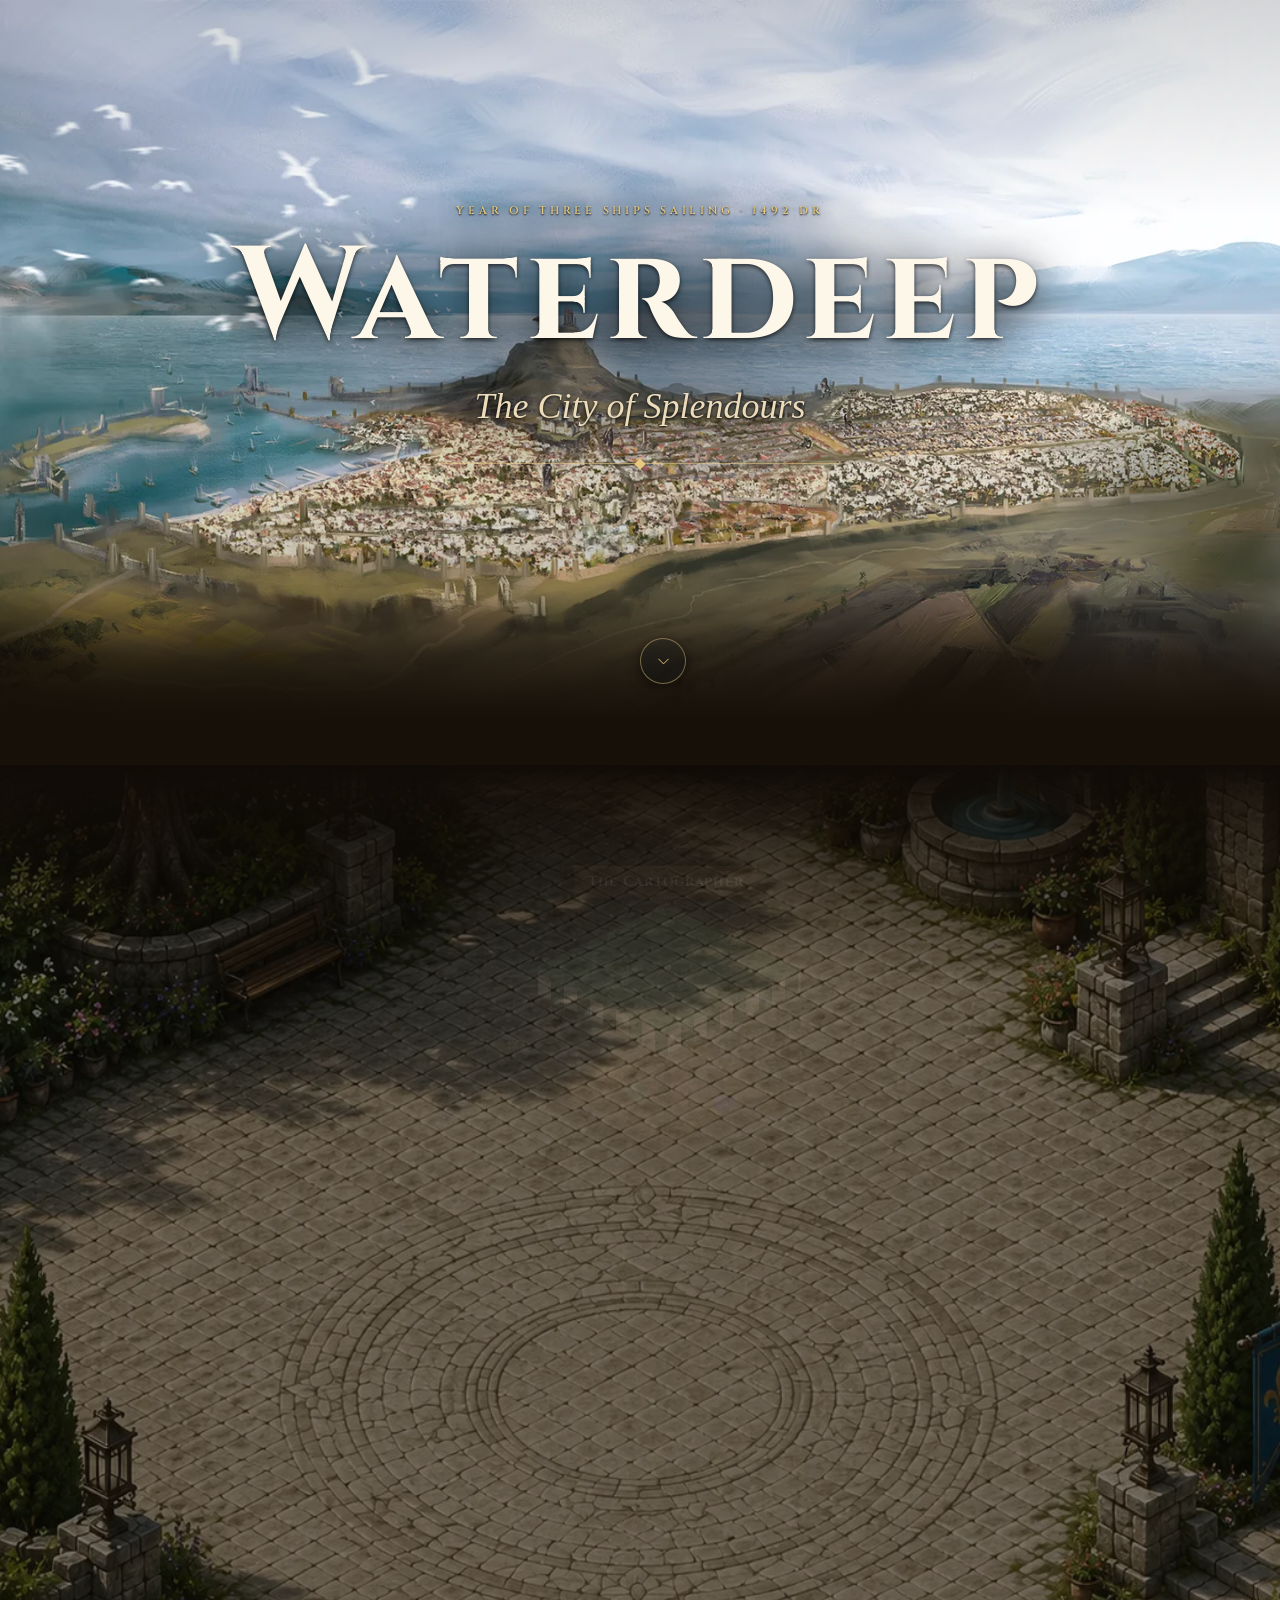
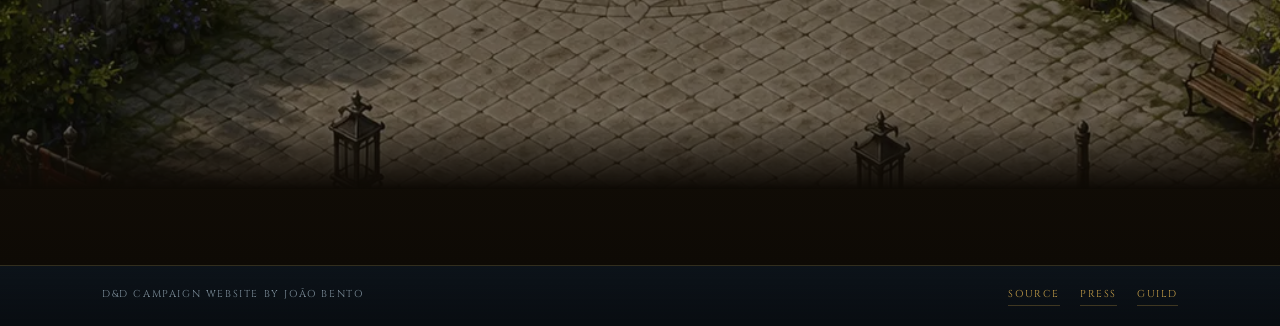
==== index.html @ fede7846 "fix: a tap on a phone left the stall's hover stuck on it Touch has no hover to leave, so it leaves t" ====
<!doctype html>
<html lang="en">
<head>
<meta charset="utf-8">
<meta name="wazoo-build" content="20260808n">
<meta name="viewport" content="width=device-width,initial-scale=1">
<title>Waterdeep — The City of Splendours</title>
<meta name="description" content="Waterdeep, the City of Splendours: the broadsheet, the notice board, the cartographer's table, and the way to the table itself.">

<meta property="og:type" content="website">
<meta property="og:site_name" content="Waterdeep — The City of Splendours">
<meta property="og:title" content="Waterdeep — The City of Splendours">
<meta property="og:description" content="The broadsheet, the notice board, the chart, and the way to the table. Step off the street and pick a door.">
<meta property="og:url" content="https://evoljoaobento.github.io/PortugalDMWaterdeepWazoo/">
<meta property="og:locale" content="en_GB">
<meta property="og:image" content="https://evoljoaobento.github.io/PortugalDMWaterdeepWazoo/assets/waterdeep-panorama.jpg">
<meta property="og:image:secure_url" content="https://evoljoaobento.github.io/PortugalDMWaterdeepWazoo/assets/waterdeep-panorama.jpg">
<meta property="og:image:type" content="image/jpeg">
<meta property="og:image:width" content="1555">
<meta property="og:image:height" content="810">
<meta property="og:image:alt" content="Waterdeep seen from the sea: the harbour, the city walls and Mount Waterdeep">

<meta name="twitter:card" content="summary_large_image">
<meta name="twitter:title" content="Waterdeep — The City of Splendours">
<meta name="twitter:description" content="The broadsheet, the notice board, the chart, and the way to the table.">
<meta name="twitter:image" content="https://evoljoaobento.github.io/PortugalDMWaterdeepWazoo/assets/waterdeep-panorama.jpg">

<meta name="theme-color" content="#241b12">
<link rel="canonical" href="https://evoljoaobento.github.io/PortugalDMWaterdeepWazoo/">

<link rel="preconnect" href="https://fonts.googleapis.com">
<link rel="preconnect" href="https://fonts.gstatic.com" crossorigin>
<link href="https://fonts.googleapis.com/css2?family=Cinzel:wght@500;600;700&family=EB+Garamond:ital,wght@0,400;0,500;0,600;1,400;1,500&family=IM+Fell+English:ital@0;1&display=swap" rel="stylesheet">
<link rel="stylesheet" href="assets/wazoo.css?v=20260814t">
</head>
<body>

<div class="backdrop" id="backdrop"></div>

<!-- ══ the signs, drawn once and used on every page ═══════════════ -->
<svg class="sprite" aria-hidden="true">
  <symbol id="i-press" viewBox="0 0 48 48" fill="none" stroke="currentColor" stroke-width="1.9" stroke-linecap="round" stroke-linejoin="round">
    <path d="M14 6h20M24 6v7"/><circle cx="24" cy="15.5" r="2.6"/><path d="M24 18v4"/>
    <rect x="11" y="22" width="26" height="6" rx="1"/>
    <path d="M13 28v10M35 28v10"/><path d="M9 38h30"/><path d="M17 31h14M17 34.5h9"/>
  </symbol>
  <symbol id="i-compass" viewBox="0 0 48 48" fill="none" stroke="currentColor" stroke-width="1.9" stroke-linecap="round" stroke-linejoin="round">
    <circle cx="24" cy="24" r="16"/><circle cx="24" cy="24" r="10.5" stroke-dasharray="2 3.5"/>
    <path d="M24 5.5 27.5 21 24 24.5 20.5 21z" fill="currentColor" stroke="none"/>
    <path d="M24 42.5 20.5 27 24 23.5 27.5 27z"/><path d="M42.5 24 27 27.5 23.5 24 27 20.5z"/>
    <path d="M5.5 24 21 20.5 24.5 24 21 27.5z"/>
  </symbol>
  <symbol id="i-notice" viewBox="0 0 48 48" fill="none" stroke="currentColor" stroke-width="1.9" stroke-linecap="round" stroke-linejoin="round">
    <path d="M11 10h26v22H11z"/><circle cx="24" cy="14" r="1.6" fill="currentColor" stroke="none"/>
    <path d="M16 20h16M16 25h11"/><path d="M14 32v7M20 32v7M26 32v7M32 32v7"/><path d="M11 32h26"/>
  </symbol>
  <symbol id="i-ledger" viewBox="0 0 48 48" fill="none" stroke="currentColor" stroke-width="1.9" stroke-linecap="round" stroke-linejoin="round">
    <path d="M24 14c-4-3-8-4-13-4v25c5 0 9 1 13 4 4-3 8-4 13-4V10c-5 0-9 1-13 4z"/>
    <path d="M24 14v25"/><path d="M29 10v11l3-2 3 2V10"/>
  </symbol>
  <symbol id="i-quill" viewBox="0 0 48 48" fill="none" stroke="currentColor" stroke-width="1.9" stroke-linecap="round" stroke-linejoin="round">
    <path d="M12 34C14 20 22 11 37 8c3 15-6 24-20 26z"/>
    <path d="M37 8 18 27"/>
    <path d="M8 41h32"/>
  </symbol>
  <symbol id="i-d20" viewBox="0 0 48 48" fill="none" stroke="currentColor" stroke-width="1.9" stroke-linecap="round" stroke-linejoin="round">
    <path d="M24 5 41 15v20L24 45 7 35V15z"/><path d="M24 5 14 20h20L24 5z"/>
    <path d="M14 20 7 15M34 20l7-5"/><path d="M14 20l10 25 10-25"/><path d="M14 20 7 35M34 20l7 15"/>
  </symbol>
  <symbol id="i-map" viewBox="0 0 48 48" fill="none" stroke="currentColor" stroke-width="1.9" stroke-linecap="round" stroke-linejoin="round">
    <path d="M6 13l12-5 12 5 12-5v27l-12 5-12-5-12 5z"/><path d="M18 8v27M30 13v27"/>
    <path d="M11 27c4-4 5-9 10-9s6 6 11 3" stroke-dasharray="2.5 3"/>
  </symbol>
  <symbol id="i-company" viewBox="0 0 48 48" fill="none" stroke="currentColor" stroke-width="1.9" stroke-linecap="round" stroke-linejoin="round">
    <path d="M24 6l4 7h-8l4-7z"/>
    <path d="M24 13v22"/>
    <path d="M15 20l-5 5 5 5"/>
    <path d="M33 20l5 5-5 5"/>
    <path d="M13 41h22"/>
  </symbol>
  <symbol id="i-descend" viewBox="0 0 48 48" fill="none" stroke="currentColor" stroke-width="2.4" stroke-linecap="round" stroke-linejoin="round">
    <path d="M12 18l12 12 12-12"/>
  </symbol>
</svg>

<!-- ══ THE PROSPECT — the city from the sea ═══════════════════════ -->
<header class="hero">
  <picture>
    <source srcset="assets/waterdeep-panorama.webp" type="image/webp">
    <img src="assets/waterdeep-panorama.jpg" alt="Waterdeep seen from the sea: the harbour crowded with ships, the city climbing to Mount Waterdeep" fetchpriority="high">
  </picture>
  <div class="wrap">
    <p class="above">Year of Three Ships Sailing &middot; 1492 DR</p>
    <h1>Waterdeep</h1>
    <p class="splendours">The City of Splendours</p>
    <div class="rule"></div>
  </div>
  <a class="descend" href="#street" aria-label="Down into the street">
    <svg aria-hidden="true"><use href="#i-descend"/></svg>
  </a>
</header>

<!-- ══ THE SQUARE — the painting, and the stalls standing on it ═══ -->
<!-- The square is assets/market-plaza.*, running the width of the window.
     Each stall is an isometric building — decoration, aria-hidden, no
     text on a skewed face — with its name on a board over the ridge and
     the link itself on the sign that swings out below on hover or focus.
     A stall with two doors swings out two. Placed by percentage on the
     painting, so where a stall stands is where it stays. -->
<section class="street" id="street">
  <nav class="shops" aria-label="Places on the square">
    <span class="ground" aria-hidden="true"></span>

    <a class="shop p1" href="press-room.html">
      <span class="plate"><h2>The Waterdeep Wazoo</h2></span>
      <span class="lot" aria-hidden="true">
        <span class="frame"></span><span class="tarp"></span><span class="frill"></span>
      </span>
      <span class="signs">
        <span class="sign">
          <span class="beam"></span><span class="ring l"></span><span class="ring r"></span>
          <svg class="logo" aria-hidden="true"><use href="#i-press"/></svg>
          <span class="trade">The Print Room</span>
          <p>The city&rsquo;s broadsheet. Ink still wet, truth still cheap.</p>
          <span class="go"><span>Read the paper &rarr;</span></span>
        </span>
      </span>
    </a>

    <a class="shop p2 copper" href="https://www.aidedd.org/atlas/waterdeep" target="_blank" rel="noopener">
      <span class="plate"><h2>The Cartographer</h2></span>
      <span class="lot" aria-hidden="true">
        <span class="frame"></span><span class="tarp"></span><span class="frill"></span>
      </span>
      <span class="signs">
        <span class="sign">
          <span class="beam"></span><span class="ring l"></span><span class="ring r"></span>
          <svg class="logo" aria-hidden="true"><use href="#i-compass"/></svg>
          <span class="trade">The Chart House</span>
          <p>The whole city on the table &mdash; drag it, zoom it, name a street.</p>
          <span class="go"><span>aidedd.org &#8599;</span></span>
        </span>
      </span>
    </a>

    <a class="shop p3 thatch" href="The-Notice-Board.html">
      <span class="plate"><h2>The Notice Board</h2></span>
      <span class="lot" aria-hidden="true">
        <span class="frame"></span><span class="tarp"></span><span class="frill"></span>
      </span>
      <span class="signs">
        <span class="sign">
          <span class="beam"></span><span class="ring l"></span><span class="ring r"></span>
          <svg class="logo" aria-hidden="true"><use href="#i-notice"/></svg>
          <span class="trade">The Yawning Portal</span>
          <p>Work going in Waterdeep. First tag taken, first served.</p>
          <span class="go"><span>Read the postings &rarr;</span></span>
        </span>
      </span>
    </a>

    <a class="shop p4 slate" href="adventurers.html">
      <span class="plate"><h2>The Adventurers&rsquo; Company</h2></span>
      <span class="lot" aria-hidden="true">
        <span class="frame"></span><span class="tarp"></span><span class="frill"></span>
      </span>
      <span class="signs">
        <span class="sign">
          <span class="beam"></span><span class="ring l"></span><span class="ring r"></span>
          <svg class="logo" aria-hidden="true"><use href="#i-company"/></svg>
          <span class="trade">The Register</span>
          <p>Who walks these streets on your behalf, and what they answer to.</p>
          <span class="go"><span>Read the register &rarr;</span></span>
        </span>
      </span>
    </a>

    <div class="shop shop-pair p5 ochre">
      <span class="plate"><h2>The Campaign</h2></span>
      <span class="lot" aria-hidden="true">
        <span class="frame"></span><span class="tarp"></span><span class="frill"></span>
      </span>
      <span class="signs">
        <a class="sign" href="https://www.dndbeyond.com/campaigns/join/79837994000601072" target="_blank" rel="noopener">
          <span class="beam"></span><span class="ring l"></span><span class="ring r"></span>
          <svg class="logo" aria-hidden="true"><use href="#i-quill"/></svg>
          <span class="trade">The Register</span>
          <h2>Sign the Roll</h2>
          <p>New hands put their name down here first.</p>
          <span class="go"><span>dndbeyond.com &#8599;</span></span>
        </a>
        <a class="sign" href="https://www.dndbeyond.com/campaigns/7983799" target="_blank" rel="noopener">
          <span class="beam"></span><span class="ring l"></span><span class="ring r"></span>
          <svg class="logo" aria-hidden="true"><use href="#i-ledger"/></svg>
          <span class="trade">The Registry</span>
          <h2>The Campaign</h2>
          <p>Sheets, levels and inventories, once you are on the roll.</p>
          <span class="go"><span>dndbeyond.com &#8599;</span></span>
        </a>
      </span>
    </div>

    <a class="shop p6 wine" href="https://www.dndbeyond.com/games/7983799" target="_blank" rel="noopener">
      <span class="plate"><h2>The Game Table</h2></span>
      <span class="lot" aria-hidden="true">
        <span class="frame"></span><span class="tarp"></span><span class="frill"></span>
      </span>
      <span class="signs">
        <span class="sign">
          <span class="beam"></span><span class="ring l"></span><span class="ring r"></span>
          <svg class="logo" aria-hidden="true"><use href="#i-d20"/></svg>
          <span class="trade">The Gaming House</span>
          <p>Where the dice fall. Maps and initiative, live at the table.</p>
          <span class="go"><span>dndbeyond.com &#8599;</span></span>
        </span>
      </span>
    </a>

  </nav>
</section>

<footer class="ledger">
  <div class="wrap">
    <span class="by">D&amp;D Campaign Website by Jo&atilde;o Bento</span>
    <nav aria-label="Site utilities">
      <a href="https://github.com/evolJoaoBento/PortugalDMWaterdeepWazoo" target="_blank" rel="noopener">Source</a>
      <a href="editor.html" rel="nofollow">Press</a>
      <a href="scriptorium.html" rel="nofollow">Guild</a>
    </nav>
  </div>
</footer>

<script src="assets/backdrop.js?v=20260808n"></script>
<script>
/* The walk in. Two numbers: --gone, how far the prospect has left the
   window, and --here, how far the square has arrived in it. Both live on
   the elements themselves and assets/wazoo.css does the arithmetic — the
   sinking of the sea view, the square lifting out of the dark, each stall
   settling as it comes up the page.

   Every rect is read before any custom property is written. Reading a
   rect after a write forces the layout to be recalculated on the spot,
   and interleaving the two — as the first draft of this did — pays that
   cost eight times per scroll event instead of none.

   The window height is cached rather than asked for per event, values are
   rounded so an unchanged number never invalidates style, and once the
   square is behind you the whole thing returns on its first line.

   Reduced motion never starts it, and the CSS defaults are the finished
   state, so the page simply stands still. */
(function () {
  var hero = document.querySelector('.hero'),
      square = document.querySelector('.shops');
  if (!hero || !square) return;
  if (window.matchMedia && matchMedia('(prefers-reduced-motion: reduce)').matches) return;

  var stalls = [].slice.call(square.querySelectorAll('.shop')),
      rects = new Array(stalls.length),
      stacked = matchMedia('(max-width: 900px)'),
      vh = window.innerHeight || 1,
      settled = false;

  function clamp(n) { return n < 0 ? 0 : n > 1 ? 1 : n; }

  function walk() {
    /* read */
    var h = hero.getBoundingClientRect(),
        s = square.getBoundingClientRect(),
        i;
    if (settled && s.bottom < 0) return;          /* the square is behind you */
    var risen = stacked.matches;                  /* stacked: no stall to raise */
    if (!risen) for (i = 0; i < stalls.length; i++) rects[i] = stalls[i].getBoundingClientRect();

    /* write */
    hero.style.setProperty('--gone', clamp(-h.top / (h.height || 1)).toFixed(2));
    var here = clamp((vh - s.top) / (vh * 0.8));
    square.style.setProperty('--here', here.toFixed(2));
    if (!risen) for (i = 0; i < stalls.length; i++) {
      stalls[i].style.setProperty('--here', clamp((vh - rects[i].top) / (vh * 0.55)).toFixed(2));
    }
    settled = here === 1;
  }

  addEventListener('scroll', walk, { passive: true });
  /* the first pass runs before the painting has loaded, so measure again
     once it has — otherwise a visitor who never scrolls keeps whatever
     the page looked like mid-load */
  addEventListener('load', walk);
  addEventListener('resize', function () { vh = window.innerHeight || 1; settled = false; walk(); });
  walk();
})();
</script>
</body>
</html>
---- assets/wazoo.css ----
/* ═══════════════════════════════════════════════════════════════════
   Waterdeep — The City of Splendours. Shared shell.

   The header is the street outside: plaster and half-timber, awnings
   overhead, cobbles underfoot, and a shop sign hanging for every place
   you can go. The full street is the header of index.html; a slim run
   of the same street rides the top of every other page.

   Each page then supplies its own material inside — newsprint, vellum,
   parchment — in its own <style> block.
   ═══════════════════════════════════════════════════════════════════ */
:root{
  --brass:#c9a24a;
  --brass-lit:#e6c97e;
  --timber:#5b3a20;
  --timber-dark:#2a1a0d;
  --plaster:#3a2c1d;
  --night:#101820;
}

*{box-sizing:border-box}
html{scroll-behavior:smooth}
@media(prefers-reduced-motion:reduce){html{scroll-behavior:auto}}

body{
  margin:0;
  font:18px/1.7 "EB Garamond",Georgia,"Times New Roman",serif;
  color:#e6dcc8;
  background:var(--night);
  -webkit-text-size-adjust:100%;
}

/* The city sits blurred behind every page — the theme, not a picture. */
.backdrop{
  position:fixed;inset:0;z-index:-2;
  background:
    linear-gradient(180deg,rgba(16,24,32,.62),rgba(16,24,32,.88)),
    url("waterdeep-backdrop.jpg") center/cover no-repeat;
}
html.webp .backdrop{background-image:
    linear-gradient(180deg,rgba(16,24,32,.62),rgba(16,24,32,.88)),
    url("waterdeep-backdrop.webp");}

/* ═══ THE PROSPECT — the city from the sea, index header ═════════ */
.hero{
  position:relative;
  min-height:min(80vh,720px);
  display:flex;align-items:center;justify-content:center;
  overflow:hidden;
  text-align:center;
}
.hero picture,.hero img{
  position:absolute;inset:0;width:100%;height:100%;
  object-fit:cover;object-position:50% 58%;
  z-index:0;
}
/* haze off the top, deep water at the foot, so the name has something
   to sit on wherever the horizon happens to fall */
.hero::after{
  content:"";position:absolute;inset:0;z-index:1;pointer-events:none;
  background:
    linear-gradient(180deg,rgba(18,28,38,.18) 0%,rgba(18,28,38,0) 30%),
    radial-gradient(44% 32% at 50% 46%,rgba(10,16,22,.52),transparent 74%),
    /* the foot of the picture goes to the exact dark the street starts
       in, so the two do not meet at a drawn line */
    linear-gradient(0deg,rgba(23,16,9,.55) 0%,rgba(20,15,10,.34) 12%,rgba(12,19,26,.16) 28%,rgba(12,19,26,0) 48%);
}
.hero .wrap{position:relative;z-index:2;width:100%}

.hero .above{
  font-family:"Cinzel",serif;font-weight:600;
  font-size:clamp(9px,1.5vw,11px);letter-spacing:.34em;text-transform:uppercase;
  color:var(--brass-lit);margin:0 0 16px;
  text-shadow:0 1px 2px rgba(0,0,0,.95),0 0 20px rgba(0,0,0,.9);
}
.hero h1{
  font-family:"Cinzel",serif;font-weight:700;
  font-size:clamp(46px,11.5vw,132px);line-height:.94;margin:0;
  letter-spacing:.05em;color:#fdf7ea;
  text-shadow:0 2px 4px rgba(0,0,0,.7),0 8px 44px rgba(0,0,0,.85);
}
.hero .splendours{
  font-family:"IM Fell English",serif;font-style:italic;
  font-size:clamp(19px,3.6vw,36px);color:#ecdcbb;margin:16px 0 0;
  text-shadow:0 1px 3px rgba(0,0,0,.9),0 0 26px rgba(0,0,0,.85);
}
.hero .rule{
  width:min(400px,66%);height:0;margin:26px auto 0;
  border-top:1px solid rgba(230,201,126,.55);position:relative;
}
.hero .rule::after{
  content:"";position:absolute;top:-4px;left:50%;width:8px;height:8px;
  transform:translateX(-50%) rotate(45deg);background:var(--brass-lit);
}
.hero .credit{
  position:absolute;right:14px;bottom:8px;z-index:2;
  font-size:11px;letter-spacing:.05em;color:rgba(225,236,244,.4);
}
/* the way down off the ship — the prospect is a full screen, and without
   a cue the street below it can be missed entirely */
.hero .wrap{padding-bottom:clamp(30px,6vh,58px)}
.hero .descend{
  position:absolute;left:50%;bottom:clamp(16px,4vh,36px);z-index:2;
  display:grid;place-items:center;width:46px;height:46px;
  color:var(--brass-lit);text-decoration:none;
  border:1px solid rgba(230,201,126,.45);border-radius:50%;
  background:rgba(12,18,24,.32);
  box-shadow:0 2px 14px rgba(0,0,0,.6);
  animation:descend-bob 2.8s ease-in-out infinite;
}
.hero .descend svg{width:19px;height:19px}
.hero .descend:hover,.hero .descend:focus-visible{
  color:#fff6e4;border-color:var(--brass);background:rgba(12,18,24,.5);outline:none;
}
@keyframes descend-bob{
  0%,100%{transform:translate(-50%,0)}
  50%    {transform:translate(-50%,7px)}
}
@media(prefers-reduced-motion:reduce){
  .hero .descend{animation:none;transform:translateX(-50%)}
}

.wrap{max-width:1120px;margin:0 auto;padding:0 22px}
@media(max-width:640px){.wrap{padding:0 15px}}

a{color:inherit}
.sprite{display:none}

/* ═══ SCROLLBARS ═════════════════════════════════════════════════ */
/* Brass on dark timber, so the edge of the window belongs to the same
   city as the rest of it. Two syntaxes: the standard properties, which
   Firefox has, and the WebKit pseudo-elements, which Chrome and Safari
   have. Neither browser reads both, so both are set. */
html{
  scrollbar-width:thin;
  scrollbar-color:#a8823a rgba(12,18,24,.55);
}
::-webkit-scrollbar{width:13px;height:13px}
::-webkit-scrollbar-track{
  background:rgba(12,18,24,.55);
  box-shadow:inset 1px 0 0 rgba(201,162,74,.16);
}
::-webkit-scrollbar-thumb{
  border-radius:8px;
  border:3px solid transparent;      /* inset the thumb off the track */
  background:linear-gradient(180deg,#c9a24a,#7d5f1d) padding-box;
}
::-webkit-scrollbar-thumb:hover{background:linear-gradient(180deg,#e6c97e,#9a7724) padding-box}
::-webkit-scrollbar-thumb:active{background:linear-gradient(180deg,#f0d79a,#a3801f) padding-box}
::-webkit-scrollbar-corner{background:transparent}

/* ═══ THE STREET ═════════════════════════════════════════════════ */
/* The square itself is a painting — `assets/market-plaza.*`, lit and
   cobbled and dressed with lanterns, benches and bunting. The section
   around it is only the dark it stands in. Nothing here draws ground any
   more: the shops are set down on the painted square instead. */
/* There is no join. Two darks meeting, however carefully matched, draw a
   line across the page at the exact pixel one ends — so the street does
   not begin under the prospect, it begins over it, transparent, and its
   own dark comes up through the last of the picture. */
.street{
  position:relative;z-index:1;color:#f0e3cd;
  padding:clamp(26px,3.5vw,56px) 0 clamp(44px,6vw,76px);
  background:linear-gradient(180deg,#171009 0%,#191308 34%,#140f07 80%,#0e0a05 100%);
}
/* The street's dark reaches up over the foot of the prospect rather than
   starting beneath it: two darks meeting draw a line across the page at
   the exact pixel one ends, however carefully they are matched. It hands
   pointer events straight through, or it would swallow the chevron that
   sits down there. */
.street::before{
  content:"";position:absolute;left:0;right:0;pointer-events:none;
  height:clamp(80px,10vw,150px);top:calc(-1 * clamp(80px,10vw,150px));
  background:linear-gradient(180deg,rgba(23,16,9,0),rgba(23,16,9,.66) 52%,#171009 100%);
}

/* ═══ THE MARKET SQUARE — index ══════════════════════════════════ */
/* The square is the painting; the shops are set down on it. `.shops` is
   the plate that holds `assets/market-plaza.*` at its own proportions,
   and every shop is placed on it by percentage, so the whole scene scales
   with the page and each stall keeps the patch of cobble it was put on.
   The six are spread around the open middle — the painted lanterns,
   benches, planters and fountain are what they are spread around.

   Each stall carries its name on a board over the roof, always readable.
   The sign with the rest of it — trade, what the place is, where the link
   goes — swings out underneath only when the stall is pointed at or
   tabbed to. Below 900px, and on anything without a hover, the plaza
   becomes a backdrop, the stalls stack, and every sign is simply open,
   because a reveal you cannot trigger is a link you cannot read. */
.shops{
  position:relative;
  width:100%;margin:0;padding:0;
  aspect-ratio:5/4;
  list-style:none;
}
/* The painting lives on its own layer inside the square, because it is
   the layer that scales on arrival. Scaling the square itself would mean
   clipping the square to keep the overflow off the page — and the sign a
   stall swings out is a fixed height while the square scales with the
   width, so at around a thousand pixels the clip would cut the sign in
   half. The picture is clipped; nothing else is.

   Edge to edge, cropped by a ratio rather than by the window: the crop
   has to be the same at every width or the stalls would drift off the
   cobbles they were placed on. */
.shops .ground{
  position:absolute;inset:0;z-index:0;overflow:hidden;pointer-events:none;
  /* No edges. The painting comes up out of the dark and goes back down
     into it, which is what lets the words above sit on the dusk rather
     than on a seam between two pictures. */
  -webkit-mask-image:linear-gradient(180deg,transparent 0,rgba(0,0,0,.5) 9%,#000 21%,#000 93%,transparent 100%);
  mask-image:linear-gradient(180deg,transparent 0,rgba(0,0,0,.5) 9%,#000 21%,#000 93%,transparent 100%);
}
.shops .ground::before{
  content:"";position:absolute;inset:0;
  background:url("market-plaza.jpg") center/cover no-repeat;
  transform:scale(calc(1.1 - .1 * var(--here,1)));
  transform-origin:50% 40%;
}
html.webp .shops .ground::before{background-image:url("market-plaza.webp")}

.shop{
  position:absolute;z-index:1;
  display:flex;flex-direction:column;align-items:center;
  width:min(25%,430px);transform:translate(-50%,-50%);
  text-decoration:none;color:inherit;
  /* the canvas over the stall, per trade — a market's awnings are dyed
     cloth, so the run is greens, brick reds and ochres, not roof tiles */
  --tile:#93392f;--tile-lit:#b85a48;--tile-dark:#65231c;
}
/* Where each stall stands on the square: two ranks around the open
   middle, clear of the cypresses, lanterns and planters the painting
   already has along both edges. */
.shop.p1{left:30%;top:26%}
.shop.p2{left:52%;top:20%}
.shop.p3{left:74%;top:27%}
.shop.p4{left:24%;top:64%}
.shop.p5{left:50%;top:69%}
.shop.p6{left:76%;top:63%}
/* the far side of the square turns back to face it */
.shop.p3 .lot,.shop.p6 .lot{transform:scaleX(-1)}
.shop.copper{--tile:#4d7a55;--tile-lit:#6d9c73;--tile-dark:#325238}
.shop.thatch{--tile:#c07a34;--tile-lit:#dd9a4f;--tile-dark:#82521f}
.shop.slate {--tile:#56687e;--tile-lit:#7589a0;--tile-dark:#374557}
.shop.ochre {--tile:#3f6b4a;--tile-lit:#5c8c66;--tile-dark:#2a4832}
.shop.wine  {--tile:#a04a2c;--tile-lit:#c16b45;--tile-dark:#6d2f18}

/* ── the stall ─────────────────────────────────────────────────── */
/* A stall, not a shed: a counter under a canvas on four posts, open to
   the square, with the goods out on the boards.

   The frame — posts, counter, cloth, wares, the shadow it throws — is one
   SVG behind one element. It used to be nine spans of clip-path and
   gradient per stall, fifty-four across the square, every one of them a
   separate paint. The canvas stays in CSS because its colour is the one
   thing that differs from stall to stall. */
.lot{
  position:relative;width:88%;aspect-ratio:200/190;
  margin-bottom:-30px;                  /* the beam bolts across the front */
  transition:transform .3s cubic-bezier(.22,1.4,.4,1);
}
.lot>span{position:absolute;inset:0;display:block}
.lot .frame{
  background:url("data:image/svg+xml,%3Csvg xmlns='http://www.w3.org/2000/svg' width='200' height='190' viewBox='0 0 200 190'%3E%3Cellipse cx='100' cy='179' rx='84' ry='12' fill='%23000' opacity='.32'/%3E%3Cpath d='M95 38h9v58h-9z' fill='%2331200e'/%3E%3Cpath d='M12 47h9v88h-9z' fill='%234c3318'/%3E%3Cpath d='M179 47h9v88h-9z' fill='%233b2711'/%3E%3Cpath d='M16 133 100 175v15L16 148z' fill='%232d1d0c'/%3E%3Cpath d='M184 133 100 175v15l84-42z' fill='%23412c13'/%3E%3Cpath d='M100 91 184 133 100 175 16 133z' fill='%236d4b25'/%3E%3Cpath d='M100 97 174 134 100 171 26 134z' fill='%237f5b2f'/%3E%3Cpath d='M100 97 174 134 100 171z' fill='%238a6636'/%3E%3Cellipse cx='60' cy='127' rx='10' ry='6' fill='%23a8763a'/%3E%3Cellipse cx='60' cy='124' rx='10' ry='6' fill='%23c08f4d'/%3E%3Cellipse cx='80' cy='138' rx='9' ry='5' fill='%237f9b6a'/%3E%3Cellipse cx='80' cy='135' rx='9' ry='5' fill='%2396b47f'/%3E%3Cpath d='M104 129 122 138 104 147 86 138z' fill='%239c5b4a'/%3E%3Cpath d='M104 123 122 132 104 141 86 132z' fill='%23b8705c'/%3E%3Cpath d='M130 122 148 131v11l-18-9z' fill='%235d3f1c'/%3E%3Cpath d='M148 131 166 122v11l-18 9z' fill='%23744f26'/%3E%3Cpath d='M130 122 148 113 166 122 148 131z' fill='%238a6231'/%3E%3Cellipse cx='142' cy='146' rx='8' ry='4.6' fill='%236f4a92' opacity='.85'/%3E%3Cellipse cx='142' cy='143' rx='8' ry='4.6' fill='%238a63ad' opacity='.9'/%3E%3Cpath d='M95 96h9v76h-9z' fill='%23573a1b'/%3E%3Cpath d='M95 96h4v76h-4z' fill='%236b4a24'/%3E%3C/svg%3E") center/100% 100% no-repeat;
}
/* the canvas, and the valance hanging off its near edges */
.lot .tarp{
  clip-path:polygon(50% 2%,98% 26%,50% 50%,2% 26%);
  background:
    repeating-linear-gradient(26.57deg,rgba(0,0,0,.12) 0 8px,rgba(255,255,255,.06) 8px 17px),
    linear-gradient(160deg,var(--tile-lit),var(--tile) 54%,var(--tile-dark));
}
.lot .frill{
  clip-path:polygon(2% 26%,50% 50%,98% 26%,98% 34%,50% 58%,2% 34%);
  background:repeating-linear-gradient(90deg,var(--tile-dark) 0 13px,#e6d9bb 13px 26px);
  opacity:.94;
}

/* ── the name board over the roof ──────────────────────────────── */
/* The name is the one thing that must be legible without asking, so it
   rides a plank nailed to the ridge and never hides. */
.plate{
  position:relative;z-index:3;margin-bottom:1px;max-width:100%;
  padding:7px 14px 8px;text-align:center;
  background:
    linear-gradient(180deg,rgba(255,225,175,.10),rgba(0,0,0,.18)),
    linear-gradient(180deg,#7a5230,#4c2f19);
  border:1.5px solid var(--timber-dark);border-radius:2px;
  box-shadow:0 6px 16px rgba(0,0,0,.6),inset 0 1px 0 rgba(255,220,170,.2);
  transition:border-color .18s ease,box-shadow .18s ease;
}
.plate h2{
  margin:0;font-family:"Cinzel",serif;font-weight:700;
  font-size:clamp(11px,1.1vw,17px);letter-spacing:.05em;line-height:1.25;
  color:#fbf1dd;text-shadow:0 1px 0 rgba(0,0,0,.7);
}
/* the post it stands on, landing on the ridge of the canvas below */
.plate::after{
  content:"";position:absolute;top:100%;left:50%;width:4px;height:13px;
  transform:translateX(-50%);
  background:linear-gradient(180deg,#6b4726,#33200e);
}
@media(min-width:901px){
.shop:hover .plate,.shop:focus-within .plate{
  border-color:var(--brass);
  box-shadow:0 8px 20px rgba(0,0,0,.66),inset 0 1px 0 rgba(255,220,170,.3);
}
}

/* ── the sign, swung out only when the stall is pointed at ─────── */
.signs{
  position:absolute;top:100%;left:50%;z-index:8;
  display:flex;gap:14px;justify-content:center;
  width:max-content;max-width:min(430px,84vw);
  transform:translate(-50%,-6px);
  opacity:0;visibility:hidden;pointer-events:none;
  transition:opacity .16s ease,transform .24s cubic-bezier(.22,1.4,.4,1),visibility 0s .18s;
}
/* The swinging out is scoped to the square, not merely undone below it.
   A tap on a phone leaves :hover stuck on what was tapped, so any rule
   written for pointing at a stall has to be unable to reach the card
   layout at all — overriding it there means every new hover rule is one
   more thing to remember to override. */
@media(min-width:901px){
  .shop:hover,.shop:focus-within{z-index:9}
  .shop:hover .signs,.shop:focus-within .signs{
    opacity:1;visibility:visible;pointer-events:auto;
    transform:translate(-50%,16px);
    transition-delay:0s;
  }
  .shop:hover .lot,.shop:focus-within .lot{transform:translateY(-5px)}
  .shop.p3:hover .lot,.shop.p3:focus-within .lot,
  .shop.p6:hover .lot,.shop.p6:focus-within .lot{transform:scaleX(-1) translateY(-5px)}
}
.shop:focus-visible{outline:none}

.sign{
  position:relative;width:264px;
  display:flex;flex-direction:column;text-decoration:none;color:inherit;
  background:
    linear-gradient(180deg,rgba(255,225,175,.10),rgba(0,0,0,.18)),
    linear-gradient(180deg,#7a5230,#5b3a20 55%,#4a2e18);
  border:2px solid var(--timber-dark);border-radius:3px;
  padding:20px 18px 18px;
  box-shadow:0 18px 30px rgba(0,0,0,.6),inset 0 1px 0 rgba(255,220,170,.16);
}
.sign:hover,.sign:focus-visible{border-color:var(--brass);outline:none}
/* the chains */
.sign::before,.sign::after{
  content:"";position:absolute;top:-22px;width:3px;height:22px;
  background:repeating-linear-gradient(180deg,var(--brass) 0 3px,#6f5722 3px 7px);
}
.sign::before{left:24px}
.sign::after{right:24px}
/* the bracket beam the sign hangs from */
.sign .beam{
  position:absolute;top:-30px;left:-9px;right:-9px;height:11px;
  background:linear-gradient(180deg,#8a6038,#5c3c1f 60%,#3c2612);
  border:1px solid #241608;border-radius:2px;
  box-shadow:0 4px 10px rgba(0,0,0,.55),inset 0 1px 0 rgba(255,220,170,.18);
}
/* a lantern hung off the end of the bracket, the way the market lights
   its own frontage */
.sign .beam::after{
  content:"";position:absolute;right:16px;top:9px;width:11px;height:14px;
  border-radius:2px 2px 3px 3px;
  background:linear-gradient(180deg,#f7e3ab,#c9922f 62%,#7a5416);
  box-shadow:0 0 12px 3px rgba(246,214,142,.34),0 1px 0 rgba(0,0,0,.5);
}
.sign .ring{
  position:absolute;top:-26px;width:10px;height:10px;
  border:2px solid var(--brass);border-radius:50%;
}
.sign .ring.l{left:20px}
.sign .ring.r{right:20px}

.sign .logo{
  width:46px;height:46px;display:block;margin:0 0 12px;
  color:var(--brass-lit);
  filter:drop-shadow(0 2px 3px rgba(0,0,0,.6));
}
.sign .trade{
  font-family:"Cinzel",serif;font-size:9.5px;letter-spacing:.26em;text-transform:uppercase;
  color:var(--brass);display:block;margin:0 0 6px;
}
.sign h2{
  font-family:"Cinzel",serif;font-weight:700;font-size:17px;letter-spacing:.03em;
  margin:0 0 8px;color:#fbf1dd;text-shadow:0 1px 0 rgba(0,0,0,.6);
}
.sign p{margin:0;color:#dcc9a8;font-size:15px;line-height:1.5}
.sign .go{
  display:inline-block;margin-top:auto;padding-top:14px;
  font-family:"Cinzel",serif;font-size:9.5px;letter-spacing:.16em;text-transform:uppercase;
  color:var(--brass-lit);
}
.sign .go span{border-bottom:1px solid rgba(230,201,126,.42);padding-bottom:2px}

/* ── two doors, two signs ──────────────────────────────────────── */
/* The roll is only open to those already on it, so newcomers get the
   register itself rather than a locked page: one stall, one sign for
   each door swung out under it. */
.shop-pair{cursor:default}
.shop-pair .sign{width:206px;padding:18px 15px 16px}
.shop-pair .sign .logo{width:38px;height:38px;margin-bottom:10px}
.shop-pair .sign h2{font-size:15px}
.shop-pair .sign p{font-size:14px}

/* A touch device wide enough for the square keeps the reveal closed
   rather than forced open: the first tap on a stall follows its link, so
   a sign that only a hover can open is not a link anyone loses — the name
   board over the stall is already readable. Forcing them open here would
   drop six sign boards into the middle of the painting. */

/* ── the square on a phone ──────────────────────────────────────── */
/* Six stalls placed on a painting is a desktop idea: at 400px the
   painting is a smear and the stalls are thumbnails. So the phone gets
   the square once, across the top, and then the market as a list — each
   stall a board of its own, its canvas colour down the edge, the drawing
   beside the words rather than above them. Half the height of the
   stacked version, and every link is legible without a tap. */
@media(max-width:900px){
  .street{
    padding:clamp(20px,4vw,34px) 0 clamp(40px,7vw,64px);
    background-image:
      linear-gradient(180deg,#171009 0,rgba(23,16,9,.72) 9%,rgba(20,14,8,.34) 20%,rgba(17,11,6,.8) 40%,#120d07 56%,#0e0a05 100%),
      url("market-plaza-sm.jpg");
    background-size:auto,100% auto;
    background-position:center,center top;
    background-repeat:no-repeat,no-repeat;
  }
  html.webp .street{
    background-image:
      linear-gradient(180deg,#171009 0,rgba(23,16,9,.72) 9%,rgba(20,14,8,.34) 20%,rgba(17,11,6,.8) 40%,#120d07 56%,#0e0a05 100%),
      url("market-plaza-sm.webp");
  }
  .shops .ground{display:none}
  .shops{
    aspect-ratio:auto;box-shadow:none;
    display:flex;flex-direction:column;align-items:stretch;
    gap:14px;width:100%;
    margin:clamp(150px,44vw,260px) auto 0;   /* the square shows above the list */
    padding:0 clamp(14px,4vw,22px);max-width:560px;
  }

  /* each stall is its own board */
  .shop{
    position:static;transform:none;opacity:1;width:100%;
    display:grid;grid-template-columns:clamp(84px,24vw,118px) 1fr;
    align-items:center;column-gap:clamp(12px,3.5vw,18px);
    padding:12px 14px 12px 11px;
    background:
      linear-gradient(180deg,rgba(255,225,175,.10),rgba(0,0,0,.18)),
      linear-gradient(180deg,#6f4a29,#4b3018);
    border:1px solid var(--timber-dark);border-left:5px solid var(--tile);
    border-radius:4px;
    box-shadow:0 10px 20px rgba(0,0,0,.5),inset 0 1px 0 rgba(255,220,170,.16);
  }

  /* the drawing keeps its own square of the board */
  .lot{width:100%;margin:0;grid-row:span 2}
  .shop.p3 .lot,.shop.p6 .lot{transform:none}

  /* the name is a heading now, not a board on a post */
  .plate{
    grid-column:2;margin:0;padding:0;background:none;border:0;box-shadow:none;
    text-align:left;align-self:end;
  }
  .plate::after{display:none}
  .plate h2{font-size:clamp(15px,4.4vw,18px);letter-spacing:.03em}

  /* and the sign is the rest of the card, with no chains to hang from.
     It has to be talked out of the reveal it sits in on the square, since
     that state is written on .signs itself and not on a hover. */
  .signs{
    position:static;opacity:1;visibility:visible;pointer-events:auto;transform:none;
    grid-column:2;align-self:start;display:flex;flex-direction:column;gap:8px;
    width:auto;max-width:none;margin-top:5px;
  }
  .sign{
    width:100%;padding:0;background:none;border:0;box-shadow:none;border-radius:0;
  }
  .sign::before,.sign::after,.sign .beam,.sign .ring,.sign .logo{display:none}
  .sign .trade{margin:0 0 3px;font-size:9px}
  .sign h2{font-size:14px;margin:0 0 3px}
  .sign p{font-size:14.5px;line-height:1.45}
  .sign .go{padding-top:7px;margin-top:0}

  /* two doors: two rows of one board */
  .shop-pair .signs{gap:10px}
  .shop-pair .sign{
    padding-top:9px;border-top:1px solid rgba(230,201,126,.22);
  }
  .shop-pair .sign:first-child{border-top:0;padding-top:0}
  .shop-pair .sign p{display:none}            /* the heading says it already */
  .shop-pair .sign h2{font-size:14px}
}

@media(prefers-reduced-motion:reduce){
  .lot,.signs,.plate{transition:none}
}
@media(min-width:901px) and (prefers-reduced-motion:reduce){
  .shop:hover .lot,.shop:focus-within .lot{transform:none}
  .shop.p3:hover .lot,.shop.p3:focus-within .lot,
  .shop.p6:hover .lot,.shop.p6:focus-within .lot{transform:scaleX(-1)}
  .shop:hover .signs,.shop:focus-within .signs{transform:translate(-50%,16px)}
}

/* ═══ WALKING IN — the prospect gives way to the square ══════════ */
/* Two numbers drive the whole transition, both set by the scroll driver
   at the foot of index.html: --gone, how far the prospect has left the
   window, and --here, how far the square has arrived in it. Everything
   below is arithmetic on those.

   Both default to the finished state (--gone:0, --here:1), so with the
   script absent — or with reduced motion, where it never runs — the page
   renders exactly as it did before any of this existed. */
/* The dimming is a veil rather than a filter: brightness() on an image
   this size is a repaint every frame, an opacity change is not. It sits
   over the painting and under the words, so the name stays readable
   while the sea goes dark. */
.hero::before{
  content:"";position:absolute;inset:0;z-index:1;pointer-events:none;
  background:#120c06;opacity:calc(.58 * var(--gone,0));
}
.hero picture{
  transform:scale(calc(1 + .14 * var(--gone,0)));
  transform-origin:50% 60%;
}
.hero .wrap{
  opacity:calc(1 - 1.5 * var(--gone,0));
  transform:translateY(calc(var(--gone,0) * -46px));
}
.hero .descend{opacity:calc(1 - 2 * var(--gone,0))}

/* the square lifts out of the dark the same way, and under the stalls so
   they are lit by the time they have settled */
.shops::after{
  content:"";position:absolute;inset:0;z-index:0;pointer-events:none;
  background:#0c0904;opacity:calc(.66 * (1 - var(--here,1)));
}
.shop{
  opacity:var(--here,1);
  transform:translate(-50%,-50%) translateY(calc((1 - var(--here,1)) * 34px));
}
/* Stacked, the stalls do not fade in: the square they would rise out of
   is not drawn at this width, and a stall left half-faded because nobody
   scrolled is worse than no arrival at all. */
@media(max-width:900px){
  .shop{opacity:1;transform:none}
}

/* ═══ THE PARADE — slim street, every other page ═════════════════ */
/* Same prospect as the index hero, cropped to a strip and pushed back
   far enough that the signs stay readable over it. */
.parade{
  position:relative;color:#f0e3cd;padding:0 0 26px;overflow:hidden;
  background:#26333d;
  box-shadow:0 18px 40px rgba(0,0,0,.5);
}
/* The panorama gets its own layer so it can be filtered. The left of
   that crop sits in shadow in the original, and no amount of overlay
   tuning fixes that — it wants lifting, not dimming. */
.parade::before{
  content:"";position:absolute;inset:0;z-index:0;
  background:url("waterdeep-panorama.jpg") 50% 48%/cover no-repeat;
  filter:brightness(1.14) saturate(1.05);
}
html.webp .parade::before{background-image:url("waterdeep-panorama.webp")}
/* A scrim on the masthead's side only. The rest of the strip stays as
   bright as the painting — the signs carry their own board behind them
   and need no help. */
.parade::after{
  content:"";position:absolute;inset:0;z-index:0;pointer-events:none;
  background:linear-gradient(90deg,rgba(10,16,22,.62) 0%,rgba(10,16,22,.34) 26%,rgba(10,16,22,0) 48%);
}
.parade .inner{position:relative;z-index:1}
.parade .inner{
  padding-top:20px;
  display:flex;align-items:flex-end;gap:18px 26px;flex-wrap:wrap;justify-content:space-between;
}

/* the corner plate: which city you are standing in */
.parade .plate{text-decoration:none;display:block;padding-bottom:6px}
.parade .plate .city{
  display:block;font-family:"Cinzel",serif;font-weight:700;
  font-size:clamp(19px,2.8vw,27px);letter-spacing:.08em;color:#fdf7ea;
  text-shadow:0 1px 3px rgba(0,0,0,.95),0 0 22px rgba(0,0,0,.85);
}
.parade .plate .sub{
  display:block;font-family:"IM Fell English",serif;font-style:italic;
  font-size:13px;color:var(--brass-lit);margin-top:2px;
  text-shadow:0 1px 3px rgba(0,0,0,.95),0 0 16px rgba(0,0,0,.8);
}
.parade .plate:hover .city{color:#fff6e4}

/* One shop canopy over the links alone, then the rail the signs swing
   from. The awning belongs to this stretch of frontage, not to the
   whole width of the page. */
.hangers{
  position:relative;display:flex;flex-wrap:wrap;gap:8px 10px;
  padding:74px 16px 16px;margin:0;
  /* the shopfront the canopy is nailed to — brown timber, so the signs
     read against wood rather than against the city behind them */
  background:
    linear-gradient(180deg,rgba(255,228,182,.12),rgba(0,0,0,.14)),
    repeating-linear-gradient(90deg,#69431f 0 58px,#77502a 58px 116px);
  border:1px solid #2e1c0c;border-radius:2px;
  box-shadow:0 14px 30px rgba(0,0,0,.5),inset 0 1px 0 rgba(255,225,180,.22);
}
/* canopy body — overhangs the frontage a little, as an awning does */
.canopy{
  position:absolute;top:0;left:-10px;right:-10px;height:32px;pointer-events:none;
  background:
    linear-gradient(180deg,rgba(0,0,0,.26),rgba(255,255,255,.10) 55%,rgba(0,0,0,.18)),
    repeating-linear-gradient(90deg,#9c3b2c 0 40px,#e2d5b8 40px 80px);
  border-radius:2px 2px 0 0;
  /* dark end caps, so the stripe repeat reads as a cut edge and not as
     a stripe that happened to be sliced */
  box-shadow:inset 3px 0 0 rgba(38,20,12,.75),inset -3px 0 0 rgba(38,20,12,.75);
}
/* scalloped valance hanging off it */
.canopy::after{
  content:"";position:absolute;top:32px;left:0;right:0;height:12px;
  background:
    linear-gradient(180deg,rgba(0,0,0,.18),rgba(0,0,0,.34)),
    repeating-linear-gradient(90deg,#9c3b2c 0 40px,#e2d5b8 40px 80px);
  -webkit-mask-image:radial-gradient(circle 11px at 10px 0,#000 99%,transparent 100%);
  mask-image:radial-gradient(circle 11px at 10px 0,#000 99%,transparent 100%);
  -webkit-mask-size:20px 12px;mask-size:20px 12px;
  -webkit-mask-repeat:repeat-x;mask-repeat:repeat-x;
  filter:drop-shadow(0 4px 6px rgba(0,0,0,.5));
}
/* the rail, slung just under the canopy */
.hangers::before{
  content:"";position:absolute;top:48px;left:-8px;right:-8px;height:8px;
  background:linear-gradient(180deg,#8a6038,#5c3c1f 60%,#3c2612);
  border:1px solid #241608;border-radius:2px;
  box-shadow:0 3px 8px rgba(0,0,0,.5),inset 0 1px 0 rgba(255,220,170,.18);
}

/* each nav item is a little painted board on two chains */
.hangers a{
  position:relative;display:inline-flex;align-items:center;gap:8px;
  text-decoration:none;
  font-family:"Cinzel",serif;font-size:10px;letter-spacing:.14em;text-transform:uppercase;
  color:#f2e4c6;padding:9px 13px;
  background:
    linear-gradient(180deg,rgba(255,225,175,.10),rgba(0,0,0,.20)),
    linear-gradient(180deg,#6d4a2b,#50331b);
  border:1px solid var(--timber-dark);border-radius:2px;
  box-shadow:0 5px 12px rgba(0,0,0,.45),inset 0 1px 0 rgba(255,220,170,.14);
  transform-origin:top center;
  transition:transform .3s cubic-bezier(.22,1.4,.4,1),background .18s ease,color .18s ease;
}
.hangers a::before,.hangers a::after{
  content:"";position:absolute;top:-18px;width:2px;height:18px;
  background:repeating-linear-gradient(180deg,var(--brass) 0 2.5px,#6f5722 2.5px 6px);
}
.hangers a::before{left:9px}
.hangers a::after{right:9px}
.hangers a:hover,.hangers a:focus-visible{
  transform:rotate(-2.2deg);color:#fff6e4;outline:none;
  background:
    linear-gradient(180deg,rgba(255,225,175,.16),rgba(0,0,0,.16)),
    linear-gradient(180deg,#7c5631,#5b3a20);
}
.hangers a:focus-visible{border-color:var(--brass)}
.hangers a[aria-current="page"]{
  background:
    linear-gradient(180deg,rgba(255,225,175,.20),rgba(0,0,0,.14)),
    linear-gradient(180deg,#8a6038,#63431f);
  border-color:var(--brass);color:#fff6e4;
}
.hangers svg{width:17px;height:17px;color:var(--brass-lit);flex:0 0 auto}
@media(max-width:600px){
  .hangers a .label{position:absolute;width:1px;height:1px;overflow:hidden;clip:rect(0 0 0 0);white-space:nowrap}
  .hangers a{padding:10px 12px}
  .hangers svg{width:20px;height:20px}
}

/* ═══ PAGE SCAFFOLD ══════════════════════════════════════════════ */
.sheet{position:relative;padding:clamp(40px,6vw,72px) 0 clamp(46px,7vw,80px)}
.sheet-title{display:flex;align-items:center;gap:14px;flex-wrap:wrap;margin:0 0 6px}
.sheet-title h1{
  font-family:"Cinzel",serif;font-weight:700;
  font-size:clamp(24px,4vw,38px);letter-spacing:.05em;margin:0;
}
.sheet-lede{font-style:italic;opacity:.82;margin:0 0 30px;max-width:60ch}

.back-street{
  display:inline-block;margin-top:34px;text-decoration:none;
  font-family:"Cinzel",serif;font-size:10px;letter-spacing:.18em;text-transform:uppercase;
  opacity:.7;
}
.back-street:hover{opacity:1}

/* ═══ THE LEDGER — footer, utility only ══════════════════════════ */
/* Not part of the fiction: whose site this is, and the three doors out
   of it. The workshop links are nofollow'd and the pages themselves
   carry noindex, so they stay off search results without pretending to
   be secret. */
.ledger{
  background:linear-gradient(180deg,rgba(10,15,20,.55),rgba(8,12,16,.92));
  border-top:1px solid rgba(201,162,74,.22);
  padding:20px 0;
}
.ledger .wrap{
  display:flex;flex-wrap:wrap;gap:10px 24px;align-items:baseline;justify-content:space-between;
}
.ledger .by{
  font-family:"Cinzel",serif;font-size:10px;letter-spacing:.16em;text-transform:uppercase;
  color:#7f909c;
}
.ledger nav{display:flex;gap:20px;flex-wrap:wrap}
.ledger nav a{
  font-family:"Cinzel",serif;font-size:10px;letter-spacing:.16em;text-transform:uppercase;
  color:var(--brass);text-decoration:none;
  border-bottom:1px solid rgba(201,162,74,.28);padding-bottom:2px;
}
.ledger nav a:hover{color:var(--brass-lit);border-bottom-color:var(--brass-lit)}
@media(max-width:520px){.ledger .wrap{justify-content:center;text-align:center}}
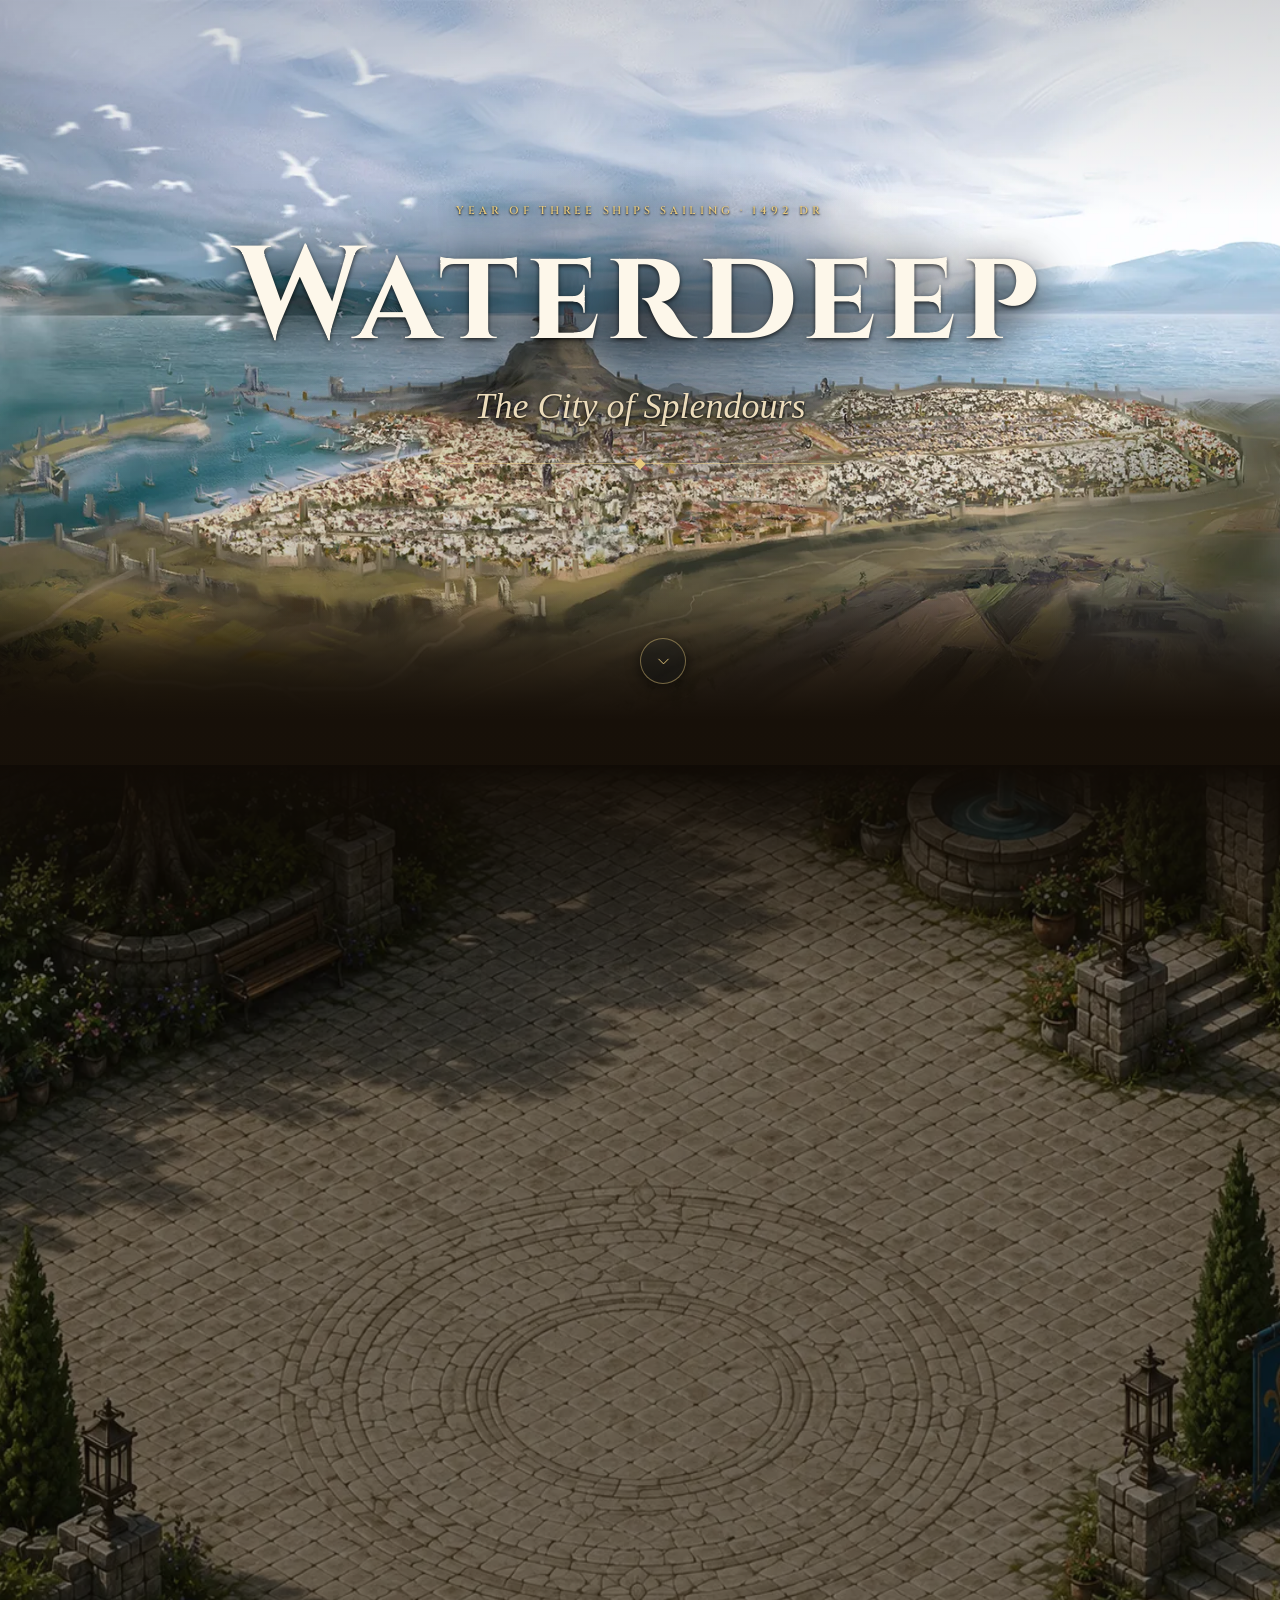
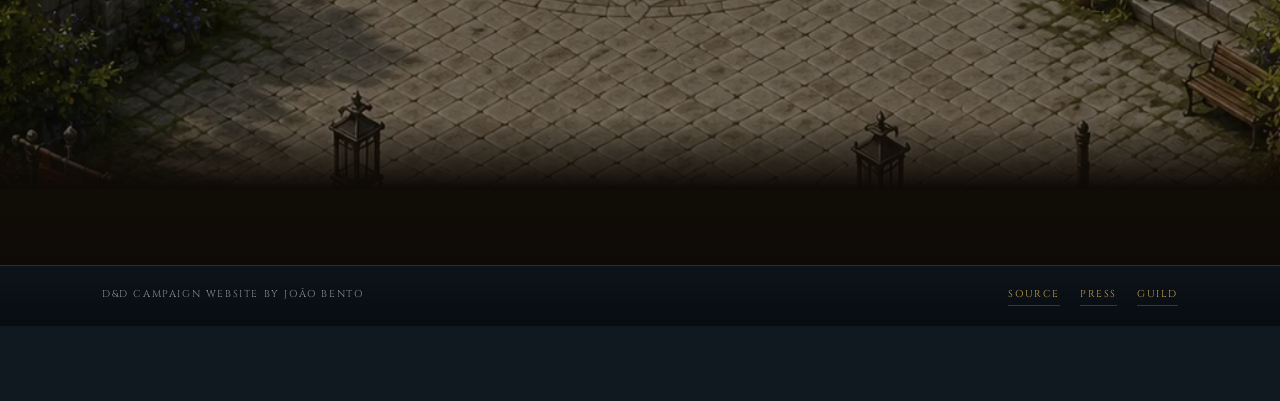
==== commit 799c4771: "feat: the drawn stalls take the square, statue in the middle Six paintings replace the CSS stalls: t" ====
--- a/index.html
+++ b/index.html
@@ -31,7 +31,7 @@
 <link rel="preconnect" href="https://fonts.googleapis.com">
 <link rel="preconnect" href="https://fonts.gstatic.com" crossorigin>
 <link href="https://fonts.googleapis.com/css2?family=Cinzel:wght@500;600;700&family=EB+Garamond:ital,wght@0,400;0,500;0,600;1,400;1,500&family=IM+Fell+English:ital@0;1&display=swap" rel="stylesheet">
-<link rel="stylesheet" href="assets/wazoo.css?v=20260814t">
+<link rel="stylesheet" href="assets/wazoo.css?v=20260814u">
 </head>
 <body>
 
@@ -113,9 +113,7 @@
 
     <a class="shop p1" href="press-room.html">
       <span class="plate"><h2>The Waterdeep Wazoo</h2></span>
-      <span class="lot" aria-hidden="true">
-        <span class="frame"></span><span class="tarp"></span><span class="frill"></span>
-      </span>
+      <span class="lot" aria-hidden="true"></span>
       <span class="signs">
         <span class="sign">
           <span class="beam"></span><span class="ring l"></span><span class="ring r"></span>
@@ -129,9 +127,7 @@
 
     <a class="shop p2 copper" href="https://www.aidedd.org/atlas/waterdeep" target="_blank" rel="noopener">
       <span class="plate"><h2>The Cartographer</h2></span>
-      <span class="lot" aria-hidden="true">
-        <span class="frame"></span><span class="tarp"></span><span class="frill"></span>
-      </span>
+      <span class="lot" aria-hidden="true"></span>
       <span class="signs">
         <span class="sign">
           <span class="beam"></span><span class="ring l"></span><span class="ring r"></span>
@@ -145,9 +141,7 @@
 
     <a class="shop p3 thatch" href="The-Notice-Board.html">
       <span class="plate"><h2>The Notice Board</h2></span>
-      <span class="lot" aria-hidden="true">
-        <span class="frame"></span><span class="tarp"></span><span class="frill"></span>
-      </span>
+      <span class="lot" aria-hidden="true"></span>
       <span class="signs">
         <span class="sign">
           <span class="beam"></span><span class="ring l"></span><span class="ring r"></span>
@@ -161,9 +155,7 @@
 
     <a class="shop p4 slate" href="adventurers.html">
       <span class="plate"><h2>The Adventurers&rsquo; Company</h2></span>
-      <span class="lot" aria-hidden="true">
-        <span class="frame"></span><span class="tarp"></span><span class="frill"></span>
-      </span>
+      <span class="lot" aria-hidden="true"></span>
       <span class="signs">
         <span class="sign">
           <span class="beam"></span><span class="ring l"></span><span class="ring r"></span>
@@ -177,9 +169,7 @@
 
     <div class="shop shop-pair p5 ochre">
       <span class="plate"><h2>The Campaign</h2></span>
-      <span class="lot" aria-hidden="true">
-        <span class="frame"></span><span class="tarp"></span><span class="frill"></span>
-      </span>
+      <span class="lot" aria-hidden="true"></span>
       <span class="signs">
         <a class="sign" href="https://www.dndbeyond.com/campaigns/join/79837994000601072" target="_blank" rel="noopener">
           <span class="beam"></span><span class="ring l"></span><span class="ring r"></span>
@@ -202,9 +192,7 @@
 
     <a class="shop p6 wine" href="https://www.dndbeyond.com/games/7983799" target="_blank" rel="noopener">
       <span class="plate"><h2>The Game Table</h2></span>
-      <span class="lot" aria-hidden="true">
-        <span class="frame"></span><span class="tarp"></span><span class="frill"></span>
-      </span>
+      <span class="lot" aria-hidden="true"></span>
       <span class="signs">
         <span class="sign">
           <span class="beam"></span><span class="ring l"></span><span class="ring r"></span>
--- a/assets/wazoo.css
+++ b/assets/wazoo.css
@@ -225,56 +225,58 @@
   display:flex;flex-direction:column;align-items:center;
   width:min(25%,430px);transform:translate(-50%,-50%);
   text-decoration:none;color:inherit;
-  /* the canvas over the stall, per trade — a market's awnings are dyed
-     cloth, so the run is greens, brick reds and ochres, not roof tiles */
-  --tile:#93392f;--tile-lit:#b85a48;--tile-dark:#65231c;
-}
-/* Where each stall stands on the square: two ranks around the open
-   middle, clear of the cypresses, lanterns and planters the painting
-   already has along both edges. */
-.shop.p1{left:30%;top:26%}
-.shop.p2{left:52%;top:20%}
-.shop.p3{left:74%;top:27%}
-.shop.p4{left:24%;top:64%}
-.shop.p5{left:50%;top:69%}
-.shop.p6{left:76%;top:63%}
-/* the far side of the square turns back to face it */
-.shop.p3 .lot,.shop.p6 .lot{transform:scaleX(-1)}
-.shop.copper{--tile:#4d7a55;--tile-lit:#6d9c73;--tile-dark:#325238}
-.shop.thatch{--tile:#c07a34;--tile-lit:#dd9a4f;--tile-dark:#82521f}
-.shop.slate {--tile:#56687e;--tile-lit:#7589a0;--tile-dark:#374557}
-.shop.ochre {--tile:#3f6b4a;--tile-lit:#5c8c66;--tile-dark:#2a4832}
-.shop.wine  {--tile:#a04a2c;--tile-lit:#c16b45;--tile-dark:#6d2f18}
+  /* the edge colour on a phone card, taken off each painting's own canvas */
+  --tile:#575e73;
+}
+/* Where each stall stands on the square, and how much of it each takes.
+   The statue holds the middle — it is a monument, not a trade, and the
+   painted circle in the cobbles was already a plinth waiting for it. The
+   five that sell something stand around it, none of them on the
+   cypresses, lanterns or planters already painted along the edges. */
+/* which painting each stall is, and its proportions — needed at every
+   width, since the phone shows the same six paintings in a list */
+.shop.p1{--art:url("stalls/press.webp");        --art-ratio:1.391}
+.shop.p2{--art:url("stalls/cartographer.webp"); --art-ratio:1.183}
+.shop.p3{--art:url("stalls/notice-board.webp"); --art-ratio:0.927}
+.shop.p4{--art:url("stalls/statue.webp");       --art-ratio:0.877}
+.shop.p5{--art:url("stalls/contracts.webp");    --art-ratio:1.447}
+.shop.p6{--art:url("stalls/portal.webp");       --art-ratio:1.256}
+/* Where each stands on the square, and how much of it each takes. Kept
+   behind the same query as everything else about the square: a per-stall
+   rule outweighs the card layout's own .shop, so a width left out here
+   would squeeze every card on a phone down to a quarter of the screen. */
+@media(min-width:901px){
+  .shop.p1{left:20%;top:29%;width:min(26%,440px)}
+  .shop.p2{left:79%;top:28%;width:min(23%,400px)}
+  .shop.p3{left:13%;top:65%;width:min(20%,340px)}
+  .shop.p4{left:50%;top:53%;width:min(18%,300px)}
+  .shop.p5{left:86%;top:63%;width:min(25%,420px)}
+  .shop.p6{left:49%;top:84%;width:min(26%,430px)}
+}
+.shop.copper{--tile:#46563d}
+.shop.thatch{--tile:#705a4a}
+.shop.slate{--tile:#756454}
+.shop.ochre{--tile:#a57968}
+.shop.wine{--tile:#897969}
 
 /* ── the stall ─────────────────────────────────────────────────── */
-/* A stall, not a shed: a counter under a canvas on four posts, open to
-   the square, with the goods out on the boards.
-
-   The frame — posts, counter, cloth, wares, the shadow it throws — is one
-   SVG behind one element. It used to be nine spans of clip-path and
-   gradient per stall, fifty-four across the square, every one of them a
-   separate paint. The canvas stays in CSS because its colour is the one
-   thing that differs from stall to stall. */
+/* Each stall is a painting of its own trade, cut out and stood on the
+   square: assets/stalls/*.webp, cropped to what is actually drawn so a
+   width here means the width of the stall and not of its empty margin.
+   Every one has its own proportions, so each carries its own ratio; the
+   box is the art and nothing is drawn around it.
+
+   WebP only, and deliberately: these are cut-outs, alpha is the whole
+   point of them, and a JPEG cannot hold it. A PNG set would have been
+   14MB. */
 .lot{
-  position:relative;width:88%;aspect-ratio:200/190;
-  margin-bottom:-30px;                  /* the beam bolts across the front */
+  position:relative;width:100%;
+  aspect-ratio:var(--art-ratio,1);
+  background:var(--art) center bottom/contain no-repeat;
+  filter:drop-shadow(0 12px 14px rgba(0,0,0,.5));
+  /* the portal is cut into the ground, not standing on it, so it casts
+     almost nothing */
   transition:transform .3s cubic-bezier(.22,1.4,.4,1);
-}
-.lot>span{position:absolute;inset:0;display:block}
-.lot .frame{
-  background:url("data:image/svg+xml,%3Csvg xmlns='http://www.w3.org/2000/svg' width='200' height='190' viewBox='0 0 200 190'%3E%3Cellipse cx='100' cy='179' rx='84' ry='12' fill='%23000' opacity='.32'/%3E%3Cpath d='M95 38h9v58h-9z' fill='%2331200e'/%3E%3Cpath d='M12 47h9v88h-9z' fill='%234c3318'/%3E%3Cpath d='M179 47h9v88h-9z' fill='%233b2711'/%3E%3Cpath d='M16 133 100 175v15L16 148z' fill='%232d1d0c'/%3E%3Cpath d='M184 133 100 175v15l84-42z' fill='%23412c13'/%3E%3Cpath d='M100 91 184 133 100 175 16 133z' fill='%236d4b25'/%3E%3Cpath d='M100 97 174 134 100 171 26 134z' fill='%237f5b2f'/%3E%3Cpath d='M100 97 174 134 100 171z' fill='%238a6636'/%3E%3Cellipse cx='60' cy='127' rx='10' ry='6' fill='%23a8763a'/%3E%3Cellipse cx='60' cy='124' rx='10' ry='6' fill='%23c08f4d'/%3E%3Cellipse cx='80' cy='138' rx='9' ry='5' fill='%237f9b6a'/%3E%3Cellipse cx='80' cy='135' rx='9' ry='5' fill='%2396b47f'/%3E%3Cpath d='M104 129 122 138 104 147 86 138z' fill='%239c5b4a'/%3E%3Cpath d='M104 123 122 132 104 141 86 132z' fill='%23b8705c'/%3E%3Cpath d='M130 122 148 131v11l-18-9z' fill='%235d3f1c'/%3E%3Cpath d='M148 131 166 122v11l-18 9z' fill='%23744f26'/%3E%3Cpath d='M130 122 148 113 166 122 148 131z' fill='%238a6231'/%3E%3Cellipse cx='142' cy='146' rx='8' ry='4.6' fill='%236f4a92' opacity='.85'/%3E%3Cellipse cx='142' cy='143' rx='8' ry='4.6' fill='%238a63ad' opacity='.9'/%3E%3Cpath d='M95 96h9v76h-9z' fill='%23573a1b'/%3E%3Cpath d='M95 96h4v76h-4z' fill='%236b4a24'/%3E%3C/svg%3E") center/100% 100% no-repeat;
-}
-/* the canvas, and the valance hanging off its near edges */
-.lot .tarp{
-  clip-path:polygon(50% 2%,98% 26%,50% 50%,2% 26%);
-  background:
-    repeating-linear-gradient(26.57deg,rgba(0,0,0,.12) 0 8px,rgba(255,255,255,.06) 8px 17px),
-    linear-gradient(160deg,var(--tile-lit),var(--tile) 54%,var(--tile-dark));
-}
-.lot .frill{
-  clip-path:polygon(2% 26%,50% 50%,98% 26%,98% 34%,50% 58%,2% 34%);
-  background:repeating-linear-gradient(90deg,var(--tile-dark) 0 13px,#e6d9bb 13px 26px);
-  opacity:.94;
 }
 
 /* ── the name board over the roof ──────────────────────────────── */
@@ -330,8 +332,6 @@
     transition-delay:0s;
   }
   .shop:hover .lot,.shop:focus-within .lot{transform:translateY(-5px)}
-  .shop.p3:hover .lot,.shop.p3:focus-within .lot,
-  .shop.p6:hover .lot,.shop.p6:focus-within .lot{transform:scaleX(-1) translateY(-5px)}
 }
 .shop:focus-visible{outline:none}
 
@@ -447,7 +447,7 @@
   .shop{
     position:static;transform:none;opacity:1;width:100%;
     display:grid;grid-template-columns:clamp(84px,24vw,118px) 1fr;
-    align-items:center;column-gap:clamp(12px,3.5vw,18px);
+    align-items:center;column-gap:clamp(11px,3vw,16px);
     padding:12px 14px 12px 11px;
     background:
       linear-gradient(180deg,rgba(255,225,175,.10),rgba(0,0,0,.18)),
@@ -457,9 +457,20 @@
     box-shadow:0 10px 20px rgba(0,0,0,.5),inset 0 1px 0 rgba(255,220,170,.16);
   }
 
-  /* the drawing keeps its own square of the board */
-  .lot{width:100%;margin:0;grid-row:span 2}
-  .shop.p3 .lot,.shop.p6 .lot{transform:none}
+  /* the drawing keeps its own square of the board, at a size worth
+     sending to a phone — the same six paintings at 300px are 175KB
+     against 811KB */
+  .lot{
+    width:100%;margin:0;grid-row:span 2;align-self:center;
+    aspect-ratio:1;background-image:var(--art-sm);background-position:center;
+    filter:drop-shadow(0 6px 8px rgba(0,0,0,.45));
+  }
+  .shop.p1{--art-sm:url("stalls/press-sm.webp")}
+  .shop.p2{--art-sm:url("stalls/cartographer-sm.webp")}
+  .shop.p3{--art-sm:url("stalls/notice-board-sm.webp")}
+  .shop.p4{--art-sm:url("stalls/statue-sm.webp")}
+  .shop.p5{--art-sm:url("stalls/contracts-sm.webp")}
+  .shop.p6{--art-sm:url("stalls/portal-sm.webp")}
 
   /* the name is a heading now, not a board on a post */
   .plate{
@@ -483,7 +494,7 @@
   .sign::before,.sign::after,.sign .beam,.sign .ring,.sign .logo{display:none}
   .sign .trade{margin:0 0 3px;font-size:9px}
   .sign h2{font-size:14px;margin:0 0 3px}
-  .sign p{font-size:14.5px;line-height:1.45}
+  .sign p{font-size:14px;line-height:1.45}
   .sign .go{padding-top:7px;margin-top:0}
 
   /* two doors: two rows of one board */
@@ -501,8 +512,6 @@
 }
 @media(min-width:901px) and (prefers-reduced-motion:reduce){
   .shop:hover .lot,.shop:focus-within .lot{transform:none}
-  .shop.p3:hover .lot,.shop.p3:focus-within .lot,
-  .shop.p6:hover .lot,.shop.p6:focus-within .lot{transform:scaleX(-1)}
   .shop:hover .signs,.shop:focus-within .signs{transform:translate(-50%,16px)}
 }
 
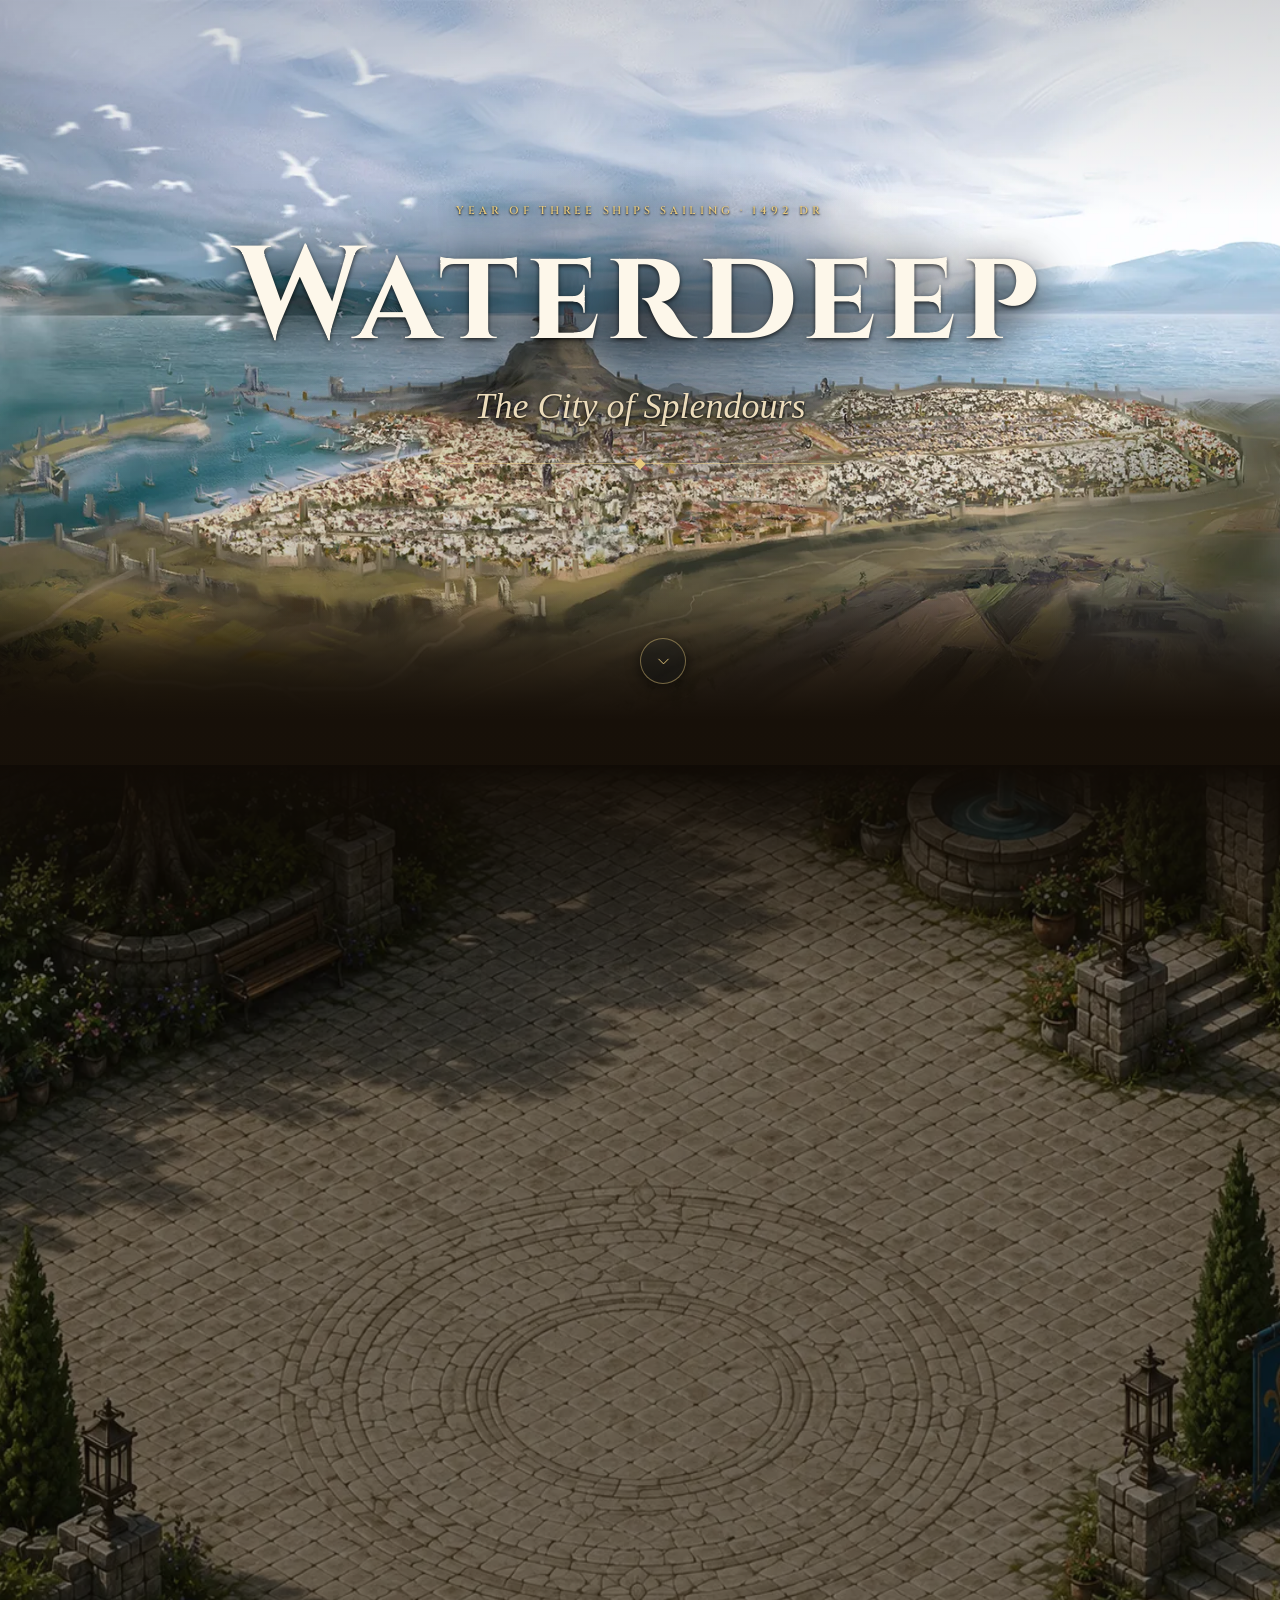
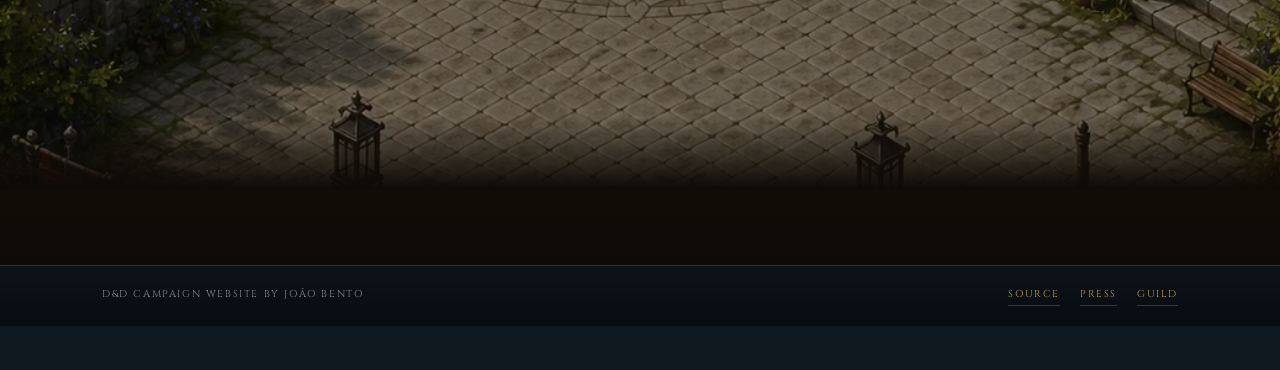
==== commit cbf56ef3: "feat: close the ring around the statue The press and the chart house come up and inward, off the edg" ====
--- a/index.html
+++ b/index.html
@@ -31,7 +31,7 @@
 <link rel="preconnect" href="https://fonts.googleapis.com">
 <link rel="preconnect" href="https://fonts.gstatic.com" crossorigin>
 <link href="https://fonts.googleapis.com/css2?family=Cinzel:wght@500;600;700&family=EB+Garamond:ital,wght@0,400;0,500;0,600;1,400;1,500&family=IM+Fell+English:ital@0;1&display=swap" rel="stylesheet">
-<link rel="stylesheet" href="assets/wazoo.css?v=20260814u">
+<link rel="stylesheet" href="assets/wazoo.css?v=20260814v">
 </head>
 <body>
 
--- a/assets/wazoo.css
+++ b/assets/wazoo.css
@@ -246,12 +246,12 @@
    rule outweighs the card layout's own .shop, so a width left out here
    would squeeze every card on a phone down to a quarter of the screen. */
 @media(min-width:901px){
-  .shop.p1{left:20%;top:29%;width:min(26%,440px)}
-  .shop.p2{left:79%;top:28%;width:min(23%,400px)}
-  .shop.p3{left:13%;top:65%;width:min(20%,340px)}
-  .shop.p4{left:50%;top:53%;width:min(18%,300px)}
-  .shop.p5{left:86%;top:63%;width:min(25%,420px)}
-  .shop.p6{left:49%;top:84%;width:min(26%,430px)}
+  .shop.p1{left:24%;top:25%;width:min(26%,440px)}   /* the press */
+  .shop.p2{left:75%;top:24%;width:min(23%,400px)}   /* the chart house */
+  .shop.p5{left:19%;top:63%;width:min(25%,420px)}   /* the contracts stall */
+  .shop.p4{left:52%;top:50%;width:min(18%,300px)}   /* the statue, on the circle */
+  .shop.p3{left:81%;top:62%;width:min(20%,340px)}   /* the notice board */
+  .shop.p6{left:49%;top:84%;width:min(20%,330px)}   /* the portal */
 }
 .shop.copper{--tile:#46563d}
 .shop.thatch{--tile:#705a4a}
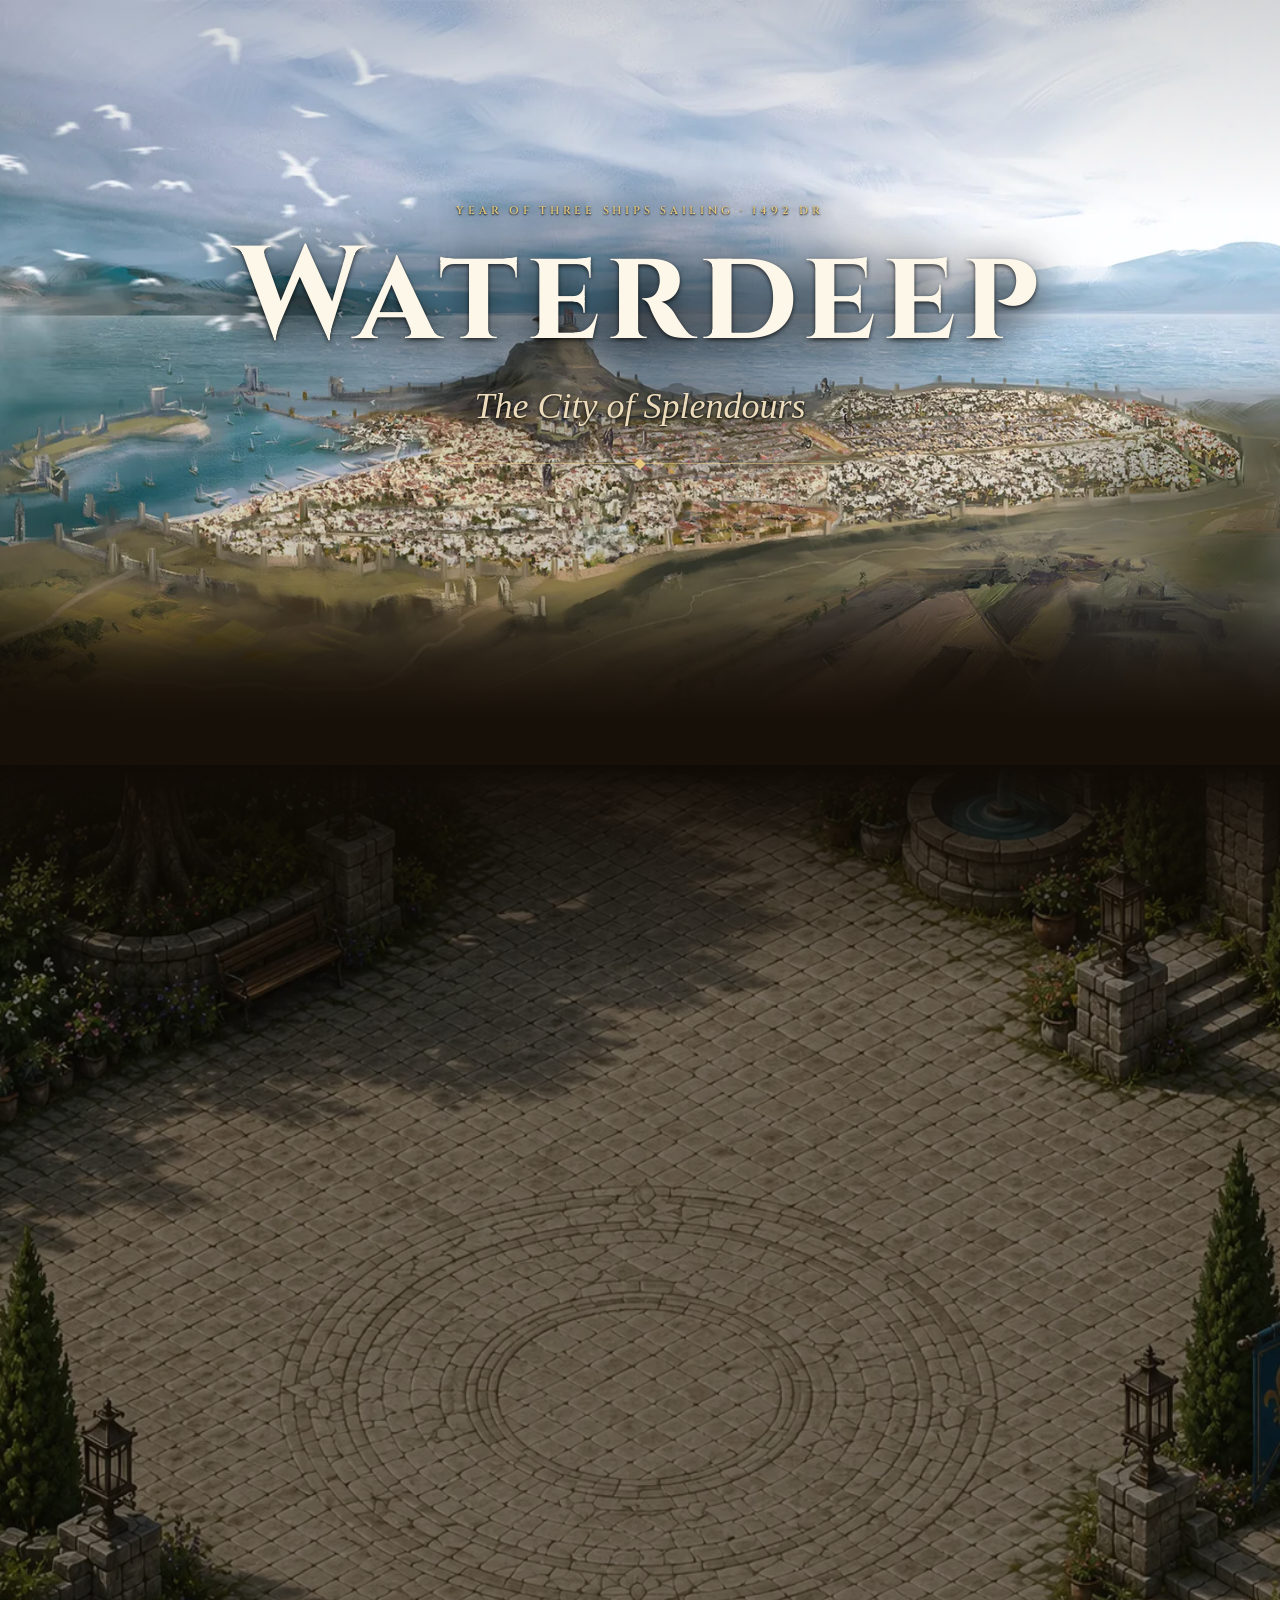
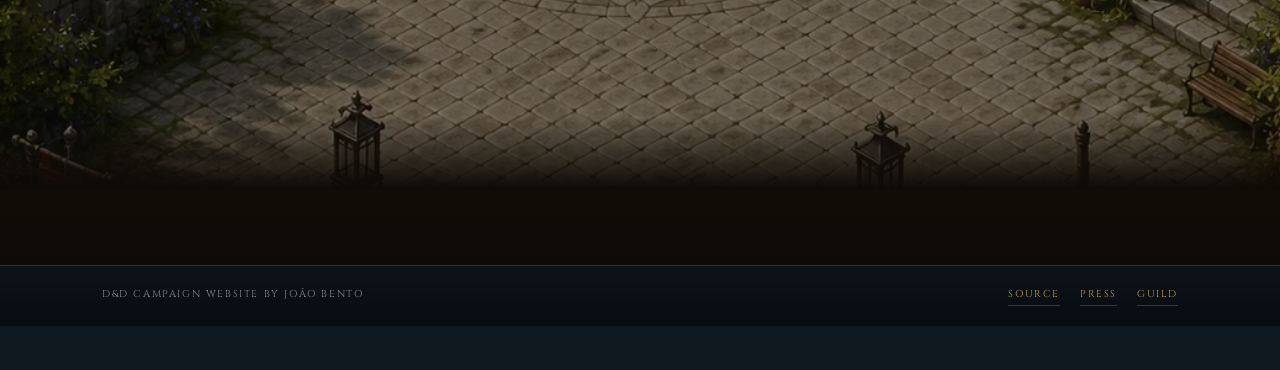
==== commit 3e300c68: "revert: leave the prospect alone The sea view was sinking and dimming as it left, the title drifting" ====
--- a/index.html
+++ b/index.html
@@ -31,7 +31,7 @@
 <link rel="preconnect" href="https://fonts.googleapis.com">
 <link rel="preconnect" href="https://fonts.gstatic.com" crossorigin>
 <link href="https://fonts.googleapis.com/css2?family=Cinzel:wght@500;600;700&family=EB+Garamond:ital,wght@0,400;0,500;0,600;1,400;1,500&family=IM+Fell+English:ital@0;1&display=swap" rel="stylesheet">
-<link rel="stylesheet" href="assets/wazoo.css?v=20260814v">
+<link rel="stylesheet" href="assets/wazoo.css?v=20260814x">
 </head>
 <body>
 
@@ -77,9 +77,6 @@
     <path d="M15 20l-5 5 5 5"/>
     <path d="M33 20l5 5-5 5"/>
     <path d="M13 41h22"/>
-  </symbol>
-  <symbol id="i-descend" viewBox="0 0 48 48" fill="none" stroke="currentColor" stroke-width="2.4" stroke-linecap="round" stroke-linejoin="round">
-    <path d="M12 18l12 12 12-12"/>
   </symbol>
 </svg>
 
@@ -95,9 +92,6 @@
     <p class="splendours">The City of Splendours</p>
     <div class="rule"></div>
   </div>
-  <a class="descend" href="#street" aria-label="Down into the street">
-    <svg aria-hidden="true"><use href="#i-descend"/></svg>
-  </a>
 </header>
 
 <!-- ══ THE SQUARE — the painting, and the stalls standing on it ═══ -->
@@ -220,11 +214,10 @@
 
 <script src="assets/backdrop.js?v=20260808n"></script>
 <script>
-/* The walk in. Two numbers: --gone, how far the prospect has left the
-   window, and --here, how far the square has arrived in it. Both live on
-   the elements themselves and assets/wazoo.css does the arithmetic — the
-   sinking of the sea view, the square lifting out of the dark, each stall
-   settling as it comes up the page.
+/* The walk in. One number, --here: how far the square has arrived in the
+   window. It lives on the elements themselves and assets/wazoo.css does
+   the arithmetic — the square lifting out of the dark, each stall
+   settling as it comes up the page. The prospect above it is left alone.
 
    Every rect is read before any custom property is written. Reading a
    rect after a write forces the layout to be recalculated on the spot,
@@ -238,9 +231,8 @@
    Reduced motion never starts it, and the CSS defaults are the finished
    state, so the page simply stands still. */
 (function () {
-  var hero = document.querySelector('.hero'),
-      square = document.querySelector('.shops');
-  if (!hero || !square) return;
+  var square = document.querySelector('.shops');
+  if (!square) return;
   if (window.matchMedia && matchMedia('(prefers-reduced-motion: reduce)').matches) return;
 
   var stalls = [].slice.call(square.querySelectorAll('.shop')),
@@ -253,15 +245,12 @@
 
   function walk() {
     /* read */
-    var h = hero.getBoundingClientRect(),
-        s = square.getBoundingClientRect(),
-        i;
+    var s = square.getBoundingClientRect(), i;
     if (settled && s.bottom < 0) return;          /* the square is behind you */
     var risen = stacked.matches;                  /* stacked: no stall to raise */
     if (!risen) for (i = 0; i < stalls.length; i++) rects[i] = stalls[i].getBoundingClientRect();
 
     /* write */
-    hero.style.setProperty('--gone', clamp(-h.top / (h.height || 1)).toFixed(2));
     var here = clamp((vh - s.top) / (vh * 0.8));
     square.style.setProperty('--here', here.toFixed(2));
     if (!risen) for (i = 0; i < stalls.length; i++) {
--- a/assets/wazoo.css
+++ b/assets/wazoo.css
@@ -234,12 +234,16 @@
    five that sell something stand around it, none of them on the
    cypresses, lanterns or planters already painted along the edges. */
 /* which painting each stall is, and its proportions — needed at every
-   width, since the phone shows the same six paintings in a list */
+   width, since the phone shows the same six paintings in a list. The
+   contracts stall is turned about: it was drawn opening to the left, and
+   it stands on the left of the square now, so it would be showing the
+   square its back. */
 .shop.p1{--art:url("stalls/press.webp");        --art-ratio:1.391}
 .shop.p2{--art:url("stalls/cartographer.webp"); --art-ratio:1.183}
 .shop.p3{--art:url("stalls/notice-board.webp"); --art-ratio:0.927}
 .shop.p4{--art:url("stalls/statue.webp");       --art-ratio:0.877}
 .shop.p5{--art:url("stalls/contracts.webp");    --art-ratio:1.447}
+.shop.p5 .lot{transform:scaleX(-1)}
 .shop.p6{--art:url("stalls/portal.webp");       --art-ratio:1.256}
 /* Where each stands on the square, and how much of it each takes. Kept
    behind the same query as everything else about the square: a per-stall
@@ -248,9 +252,9 @@
 @media(min-width:901px){
   .shop.p1{left:24%;top:25%;width:min(26%,440px)}   /* the press */
   .shop.p2{left:75%;top:24%;width:min(23%,400px)}   /* the chart house */
-  .shop.p5{left:19%;top:63%;width:min(25%,420px)}   /* the contracts stall */
+  .shop.p5{left:24%;top:63%;width:min(25%,420px)}   /* the contracts stall */
   .shop.p4{left:52%;top:50%;width:min(18%,300px)}   /* the statue, on the circle */
-  .shop.p3{left:81%;top:62%;width:min(20%,340px)}   /* the notice board */
+  .shop.p3{left:76%;top:62%;width:min(20%,340px)}   /* the notice board */
   .shop.p6{left:49%;top:84%;width:min(20%,330px)}   /* the portal */
 }
 .shop.copper{--tile:#46563d}
@@ -332,6 +336,7 @@
     transition-delay:0s;
   }
   .shop:hover .lot,.shop:focus-within .lot{transform:translateY(-5px)}
+  .shop.p5:hover .lot,.shop.p5:focus-within .lot{transform:scaleX(-1) translateY(-5px)}
 }
 .shop:focus-visible{outline:none}
 
@@ -512,6 +517,7 @@
 }
 @media(min-width:901px) and (prefers-reduced-motion:reduce){
   .shop:hover .lot,.shop:focus-within .lot{transform:none}
+  .shop.p5:hover .lot,.shop.p5:focus-within .lot{transform:scaleX(-1)}
   .shop:hover .signs,.shop:focus-within .signs{transform:translate(-50%,16px)}
 }
 
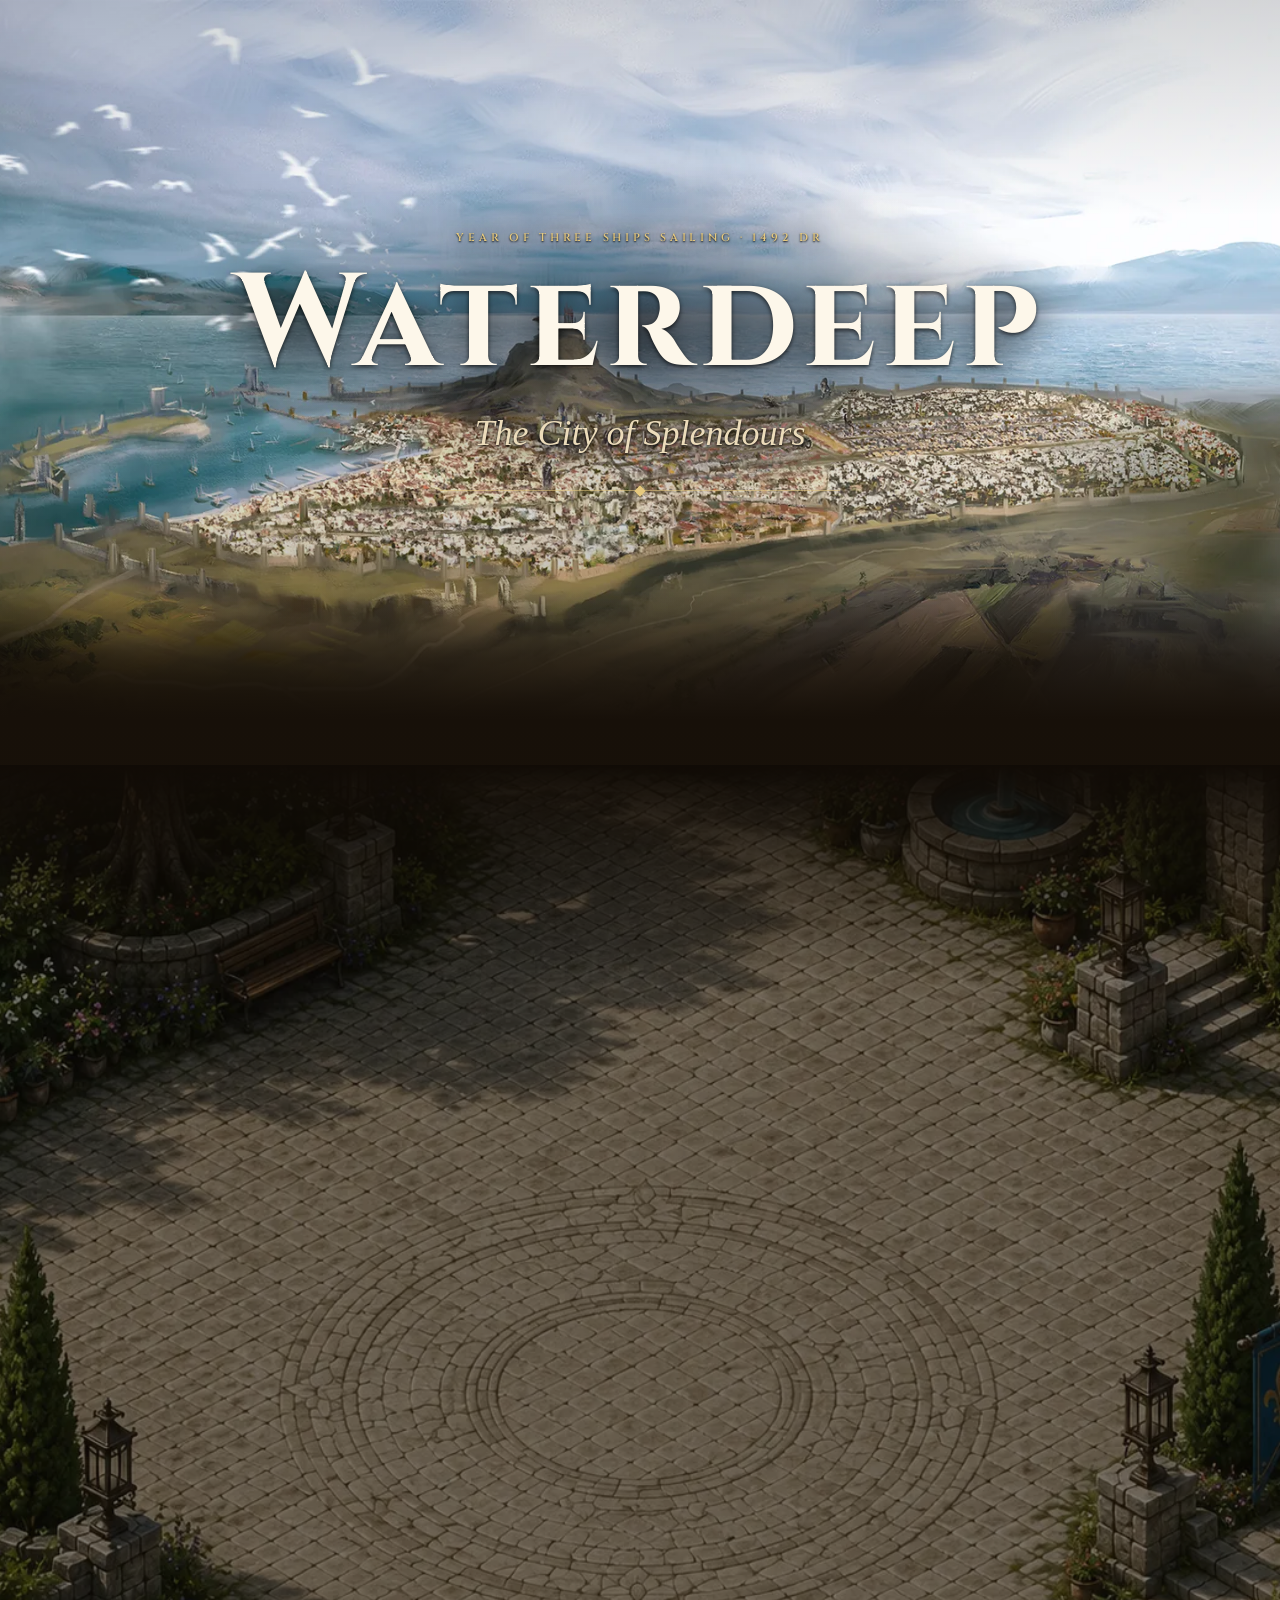
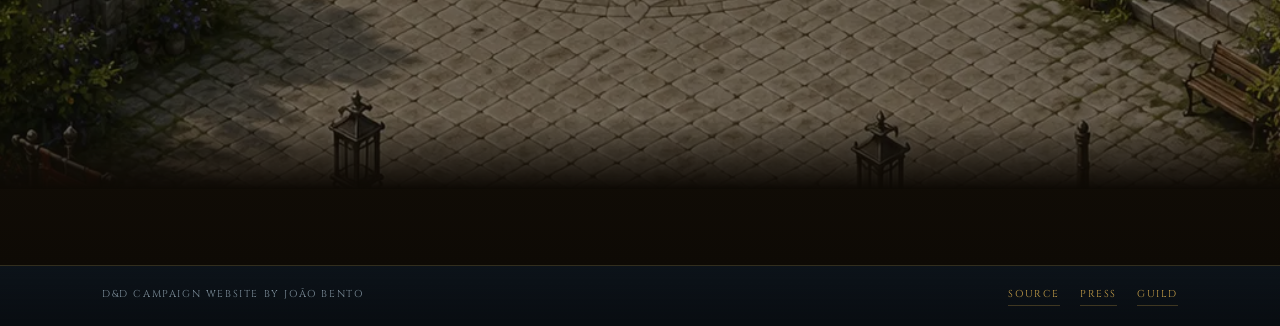
==== commit f3269774: "fix: the stall's name board was dressing every masthead .plate is the name over a stall on the squar" ====
--- a/index.html
+++ b/index.html
@@ -31,7 +31,7 @@
 <link rel="preconnect" href="https://fonts.googleapis.com">
 <link rel="preconnect" href="https://fonts.gstatic.com" crossorigin>
 <link href="https://fonts.googleapis.com/css2?family=Cinzel:wght@500;600;700&family=EB+Garamond:ital,wght@0,400;0,500;0,600;1,400;1,500&family=IM+Fell+English:ital@0;1&display=swap" rel="stylesheet">
-<link rel="stylesheet" href="assets/wazoo.css?v=20260814x">
+<link rel="stylesheet" href="assets/wazoo.css?v=20260814y">
 </head>
 <body>
 
--- a/assets/wazoo.css
+++ b/assets/wazoo.css
@@ -96,30 +96,6 @@
   position:absolute;right:14px;bottom:8px;z-index:2;
   font-size:11px;letter-spacing:.05em;color:rgba(225,236,244,.4);
 }
-/* the way down off the ship — the prospect is a full screen, and without
-   a cue the street below it can be missed entirely */
-.hero .wrap{padding-bottom:clamp(30px,6vh,58px)}
-.hero .descend{
-  position:absolute;left:50%;bottom:clamp(16px,4vh,36px);z-index:2;
-  display:grid;place-items:center;width:46px;height:46px;
-  color:var(--brass-lit);text-decoration:none;
-  border:1px solid rgba(230,201,126,.45);border-radius:50%;
-  background:rgba(12,18,24,.32);
-  box-shadow:0 2px 14px rgba(0,0,0,.6);
-  animation:descend-bob 2.8s ease-in-out infinite;
-}
-.hero .descend svg{width:19px;height:19px}
-.hero .descend:hover,.hero .descend:focus-visible{
-  color:#fff6e4;border-color:var(--brass);background:rgba(12,18,24,.5);outline:none;
-}
-@keyframes descend-bob{
-  0%,100%{transform:translate(-50%,0)}
-  50%    {transform:translate(-50%,7px)}
-}
-@media(prefers-reduced-motion:reduce){
-  .hero .descend{animation:none;transform:translateX(-50%)}
-}
-
 .wrap{max-width:1120px;margin:0 auto;padding:0 22px}
 @media(max-width:640px){.wrap{padding:0 15px}}
 
@@ -252,7 +228,7 @@
 @media(min-width:901px){
   .shop.p1{left:24%;top:25%;width:min(26%,440px)}   /* the press */
   .shop.p2{left:75%;top:24%;width:min(23%,400px)}   /* the chart house */
-  .shop.p5{left:24%;top:63%;width:min(25%,420px)}   /* the contracts stall */
+  .shop.p5{left:24%;top:63%;width:min(30%,510px)}   /* the contracts stall */
   .shop.p4{left:52%;top:50%;width:min(18%,300px)}   /* the statue, on the circle */
   .shop.p3{left:76%;top:62%;width:min(20%,340px)}   /* the notice board */
   .shop.p6{left:49%;top:84%;width:min(20%,330px)}   /* the portal */
@@ -285,8 +261,12 @@
 
 /* ── the name board over the roof ──────────────────────────────── */
 /* The name is the one thing that must be legible without asking, so it
-   rides a plank nailed to the ridge and never hides. */
-.plate{
+   rides a plank nailed to the ridge and never hides.
+
+   Scoped to .shop, and it must stay that way: .parade .plate is the
+   masthead at the top of every other page, and an unscoped .plate here
+   nailed a wooden board and a post around it on all of them. */
+.shop .plate{
   position:relative;z-index:3;margin-bottom:1px;max-width:100%;
   padding:7px 14px 8px;text-align:center;
   background:
@@ -296,13 +276,13 @@
   box-shadow:0 6px 16px rgba(0,0,0,.6),inset 0 1px 0 rgba(255,220,170,.2);
   transition:border-color .18s ease,box-shadow .18s ease;
 }
-.plate h2{
+.shop .plate h2{
   margin:0;font-family:"Cinzel",serif;font-weight:700;
   font-size:clamp(11px,1.1vw,17px);letter-spacing:.05em;line-height:1.25;
   color:#fbf1dd;text-shadow:0 1px 0 rgba(0,0,0,.7);
 }
 /* the post it stands on, landing on the ridge of the canvas below */
-.plate::after{
+.shop .plate::after{
   content:"";position:absolute;top:100%;left:50%;width:4px;height:13px;
   transform:translateX(-50%);
   background:linear-gradient(180deg,#6b4726,#33200e);
@@ -337,6 +317,18 @@
   }
   .shop:hover .lot,.shop:focus-within .lot{transform:translateY(-5px)}
   .shop.p5:hover .lot,.shop.p5:focus-within .lot{transform:scaleX(-1) translateY(-5px)}
+
+  /* The three at the front of the square swing their signs up instead of
+     down. Below them is the foot of the painting and then the page: a
+     board that opens downward there hangs off the picture. */
+  .shop.p3 .signs,.shop.p5 .signs,.shop.p6 .signs{
+    top:auto;bottom:100%;transform:translate(-50%,6px);
+  }
+  .shop.p3:hover .signs,.shop.p3:focus-within .signs,
+  .shop.p5:hover .signs,.shop.p5:focus-within .signs,
+  .shop.p6:hover .signs,.shop.p6:focus-within .signs{
+    transform:translate(-50%,-16px);
+  }
 }
 .shop:focus-visible{outline:none}
 
@@ -478,12 +470,12 @@
   .shop.p6{--art-sm:url("stalls/portal-sm.webp")}
 
   /* the name is a heading now, not a board on a post */
-  .plate{
+  .shop .plate{
     grid-column:2;margin:0;padding:0;background:none;border:0;box-shadow:none;
     text-align:left;align-self:end;
   }
-  .plate::after{display:none}
-  .plate h2{font-size:clamp(15px,4.4vw,18px);letter-spacing:.03em}
+  .shop .plate::after{display:none}
+  .shop .plate h2{font-size:clamp(15px,4.4vw,18px);letter-spacing:.03em}
 
   /* and the sign is the rest of the card, with no chains to hang from.
      It has to be talked out of the reveal it sits in on the square, since
@@ -519,35 +511,20 @@
   .shop:hover .lot,.shop:focus-within .lot{transform:none}
   .shop.p5:hover .lot,.shop.p5:focus-within .lot{transform:scaleX(-1)}
   .shop:hover .signs,.shop:focus-within .signs{transform:translate(-50%,16px)}
+  .shop.p3:hover .signs,.shop.p3:focus-within .signs,
+  .shop.p5:hover .signs,.shop.p5:focus-within .signs,
+  .shop.p6:hover .signs,.shop.p6:focus-within .signs{transform:translate(-50%,-16px)}
 }
 
 /* ═══ WALKING IN — the prospect gives way to the square ══════════ */
-/* Two numbers drive the whole transition, both set by the scroll driver
-   at the foot of index.html: --gone, how far the prospect has left the
-   window, and --here, how far the square has arrived in it. Everything
-   below is arithmetic on those.
-
-   Both default to the finished state (--gone:0, --here:1), so with the
-   script absent — or with reduced motion, where it never runs — the page
-   renders exactly as it did before any of this existed. */
-/* The dimming is a veil rather than a filter: brightness() on an image
-   this size is a repaint every frame, an opacity change is not. It sits
-   over the painting and under the words, so the name stays readable
-   while the sea goes dark. */
-.hero::before{
-  content:"";position:absolute;inset:0;z-index:1;pointer-events:none;
-  background:#120c06;opacity:calc(.58 * var(--gone,0));
-}
-.hero picture{
-  transform:scale(calc(1 + .14 * var(--gone,0)));
-  transform-origin:50% 60%;
-}
-.hero .wrap{
-  opacity:calc(1 - 1.5 * var(--gone,0));
-  transform:translateY(calc(var(--gone,0) * -46px));
-}
-.hero .descend{opacity:calc(1 - 2 * var(--gone,0))}
-
+/* One number drives it, set by the scroll driver at the foot of
+   index.html: --here, how far the square has arrived in the window.
+   Everything below is arithmetic on that.
+
+   The prospect is left alone. It was sinking and dimming as it left, and
+   the title is better plain — it defaults to --here:1, the finished
+   state, so with the script absent or with reduced motion the page
+   renders as though none of this existed. */
 /* the square lifts out of the dark the same way, and under the stalls so
    they are lit by the time they have settled */
 .shops::after{
@@ -596,7 +573,10 @@
 }
 
 /* the corner plate: which city you are standing in */
-.parade .plate{text-decoration:none;display:block;padding-bottom:6px}
+.parade .plate{
+  text-decoration:none;display:block;padding-bottom:6px;
+  transition:filter .25s ease;
+}
 .parade .plate .city{
   display:block;font-family:"Cinzel",serif;font-weight:700;
   font-size:clamp(19px,2.8vw,27px);letter-spacing:.08em;color:#fdf7ea;
@@ -607,7 +587,19 @@
   font-size:13px;color:var(--brass-lit);margin-top:2px;
   text-shadow:0 1px 3px rgba(0,0,0,.95),0 0 16px rgba(0,0,0,.8);
 }
-.parade .plate:hover .city{color:#fff6e4}
+/* pointing at the city's name lights it, and nothing else happens */
+.parade .plate:hover .city,.parade .plate:focus-visible .city{
+  color:#fff6e4;
+  text-shadow:0 1px 3px rgba(0,0,0,.95),0 0 24px rgba(230,201,126,.8),0 0 44px rgba(201,162,74,.45);
+}
+.parade .plate:hover .sub,.parade .plate:focus-visible .sub{
+  color:#f6dfa6;
+  text-shadow:0 1px 3px rgba(0,0,0,.95),0 0 18px rgba(230,201,126,.6);
+}
+.parade .plate .city,.parade .plate .sub{transition:color .25s ease,text-shadow .25s ease}
+@media(prefers-reduced-motion:reduce){
+  .parade .plate,.parade .plate .city,.parade .plate .sub{transition:none}
+}
 
 /* One shop canopy over the links alone, then the rail the signs swing
    from. The awning belongs to this stretch of frontage, not to the
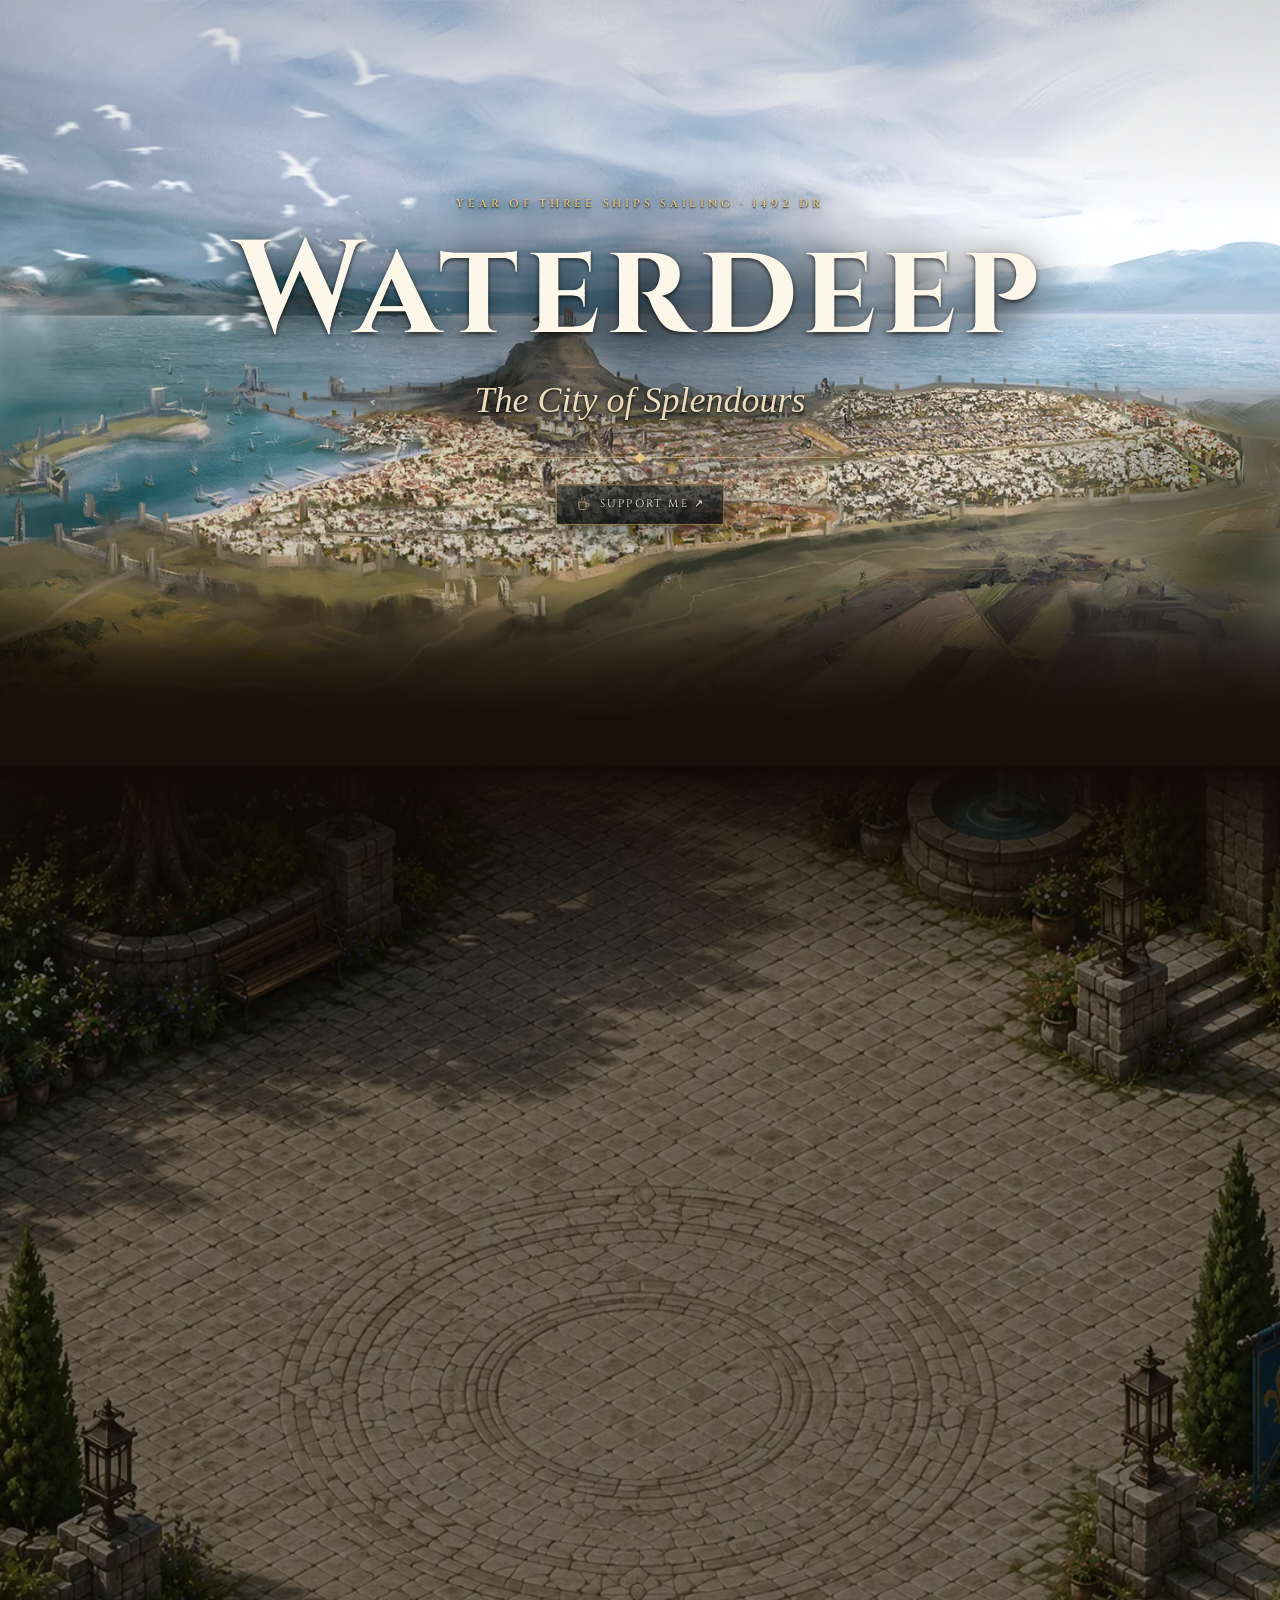
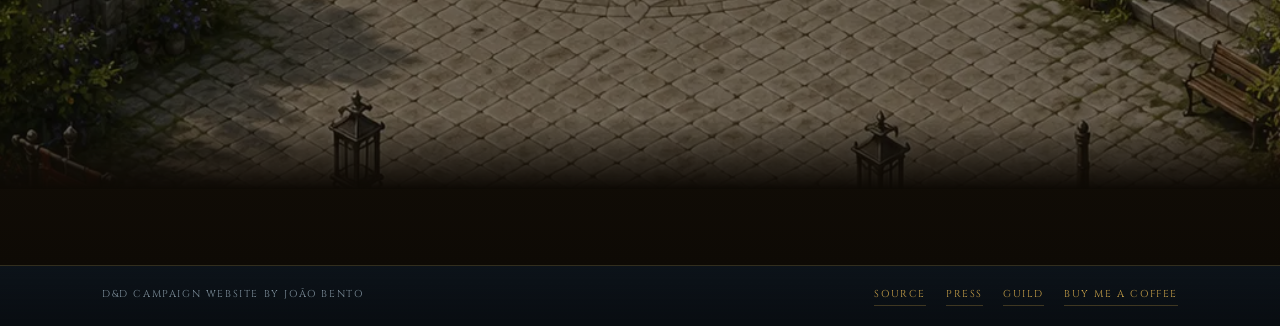
==== commit fbd910f4: "feat: a tankard hangs on the street, a coffee in the ledger A tip jar link to buymeacoffee.com/joaob" ====
--- a/index.html
+++ b/index.html
@@ -31,7 +31,7 @@
 <link rel="preconnect" href="https://fonts.googleapis.com">
 <link rel="preconnect" href="https://fonts.gstatic.com" crossorigin>
 <link href="https://fonts.googleapis.com/css2?family=Cinzel:wght@500;600;700&family=EB+Garamond:ital,wght@0,400;0,500;0,600;1,400;1,500&family=IM+Fell+English:ital@0;1&display=swap" rel="stylesheet">
-<link rel="stylesheet" href="assets/wazoo.css?v=20260814y">
+<link rel="stylesheet" href="assets/wazoo.css?v=20260816a">
 </head>
 <body>
 
@@ -77,6 +77,11 @@
     <path d="M15 20l-5 5 5 5"/>
     <path d="M33 20l5 5-5 5"/>
     <path d="M13 41h22"/>
+  </symbol>
+  <symbol id="i-tankard" viewBox="0 0 48 48" fill="none" stroke="currentColor" stroke-width="1.9" stroke-linecap="round" stroke-linejoin="round">
+    <path d="M12 18h21v18a5 5 0 0 1-5 5H17a5 5 0 0 1-5-5z"/>
+    <path d="M33 22h4a5 5 0 0 1 0 10h-4"/>
+    <path d="M18 12c0-3 3-3 3-6M27 12c0-3 3-3 3-6"/>
   </symbol>
 </svg>
 
@@ -91,6 +96,7 @@
     <h1>Waterdeep</h1>
     <p class="splendours">The City of Splendours</p>
     <div class="rule"></div>
+    <p class="tipjar"><a href="https://buymeacoffee.com/joaobento" target="_blank" rel="noopener"><svg aria-hidden="true"><use href="#i-tankard"/></svg><span>Support Me &#8599;</span></a></p>
   </div>
 </header>
 
@@ -208,6 +214,7 @@
       <a href="https://github.com/evolJoaoBento/PortugalDMWaterdeepWazoo" target="_blank" rel="noopener">Source</a>
       <a href="editor.html" rel="nofollow">Press</a>
       <a href="scriptorium.html" rel="nofollow">Guild</a>
+      <a href="https://buymeacoffee.com/joaobento" target="_blank" rel="noopener">Buy me a Coffee</a>
     </nav>
   </div>
 </footer>
--- a/assets/wazoo.css
+++ b/assets/wazoo.css
@@ -91,6 +91,25 @@
 .hero .rule::after{
   content:"";position:absolute;top:-4px;left:50%;width:8px;height:8px;
   transform:translateX(-50%) rotate(45deg);background:var(--brass-lit);
+}
+/* the tip jar, under the rule. The painting behind it is bright city,
+   so lettering alone is unreadable there — it carries its own dark
+   board, the same one the hangers on every other page stand on. */
+.hero .tipjar{margin:26px 0 0}
+.hero .tipjar a{
+  display:inline-flex;align-items:center;gap:9px;
+  font-family:"Cinzel",serif;font-size:11px;letter-spacing:.2em;text-transform:uppercase;
+  color:#fdf7ea;text-decoration:none;
+  padding:10px 18px;border:1px solid rgba(201,162,74,.55);border-radius:2px;
+  background:linear-gradient(180deg,rgba(20,28,36,.62),rgba(8,12,16,.80));
+  box-shadow:0 6px 18px rgba(0,0,0,.45),inset 0 1px 0 rgba(255,220,170,.16);
+  text-shadow:0 1px 3px rgba(0,0,0,.9);
+  transition:color .25s ease,border-color .25s ease,background .25s ease;
+}
+.hero .tipjar svg{width:16px;height:16px;color:var(--brass-lit);flex:0 0 auto}
+.hero .tipjar a:hover,.hero .tipjar a:focus-visible{
+  color:#fff6e4;border-color:var(--brass-lit);outline:none;
+  background:linear-gradient(180deg,rgba(30,40,50,.70),rgba(12,18,24,.84));
 }
 .hero .credit{
   position:absolute;right:14px;bottom:8px;z-index:2;
